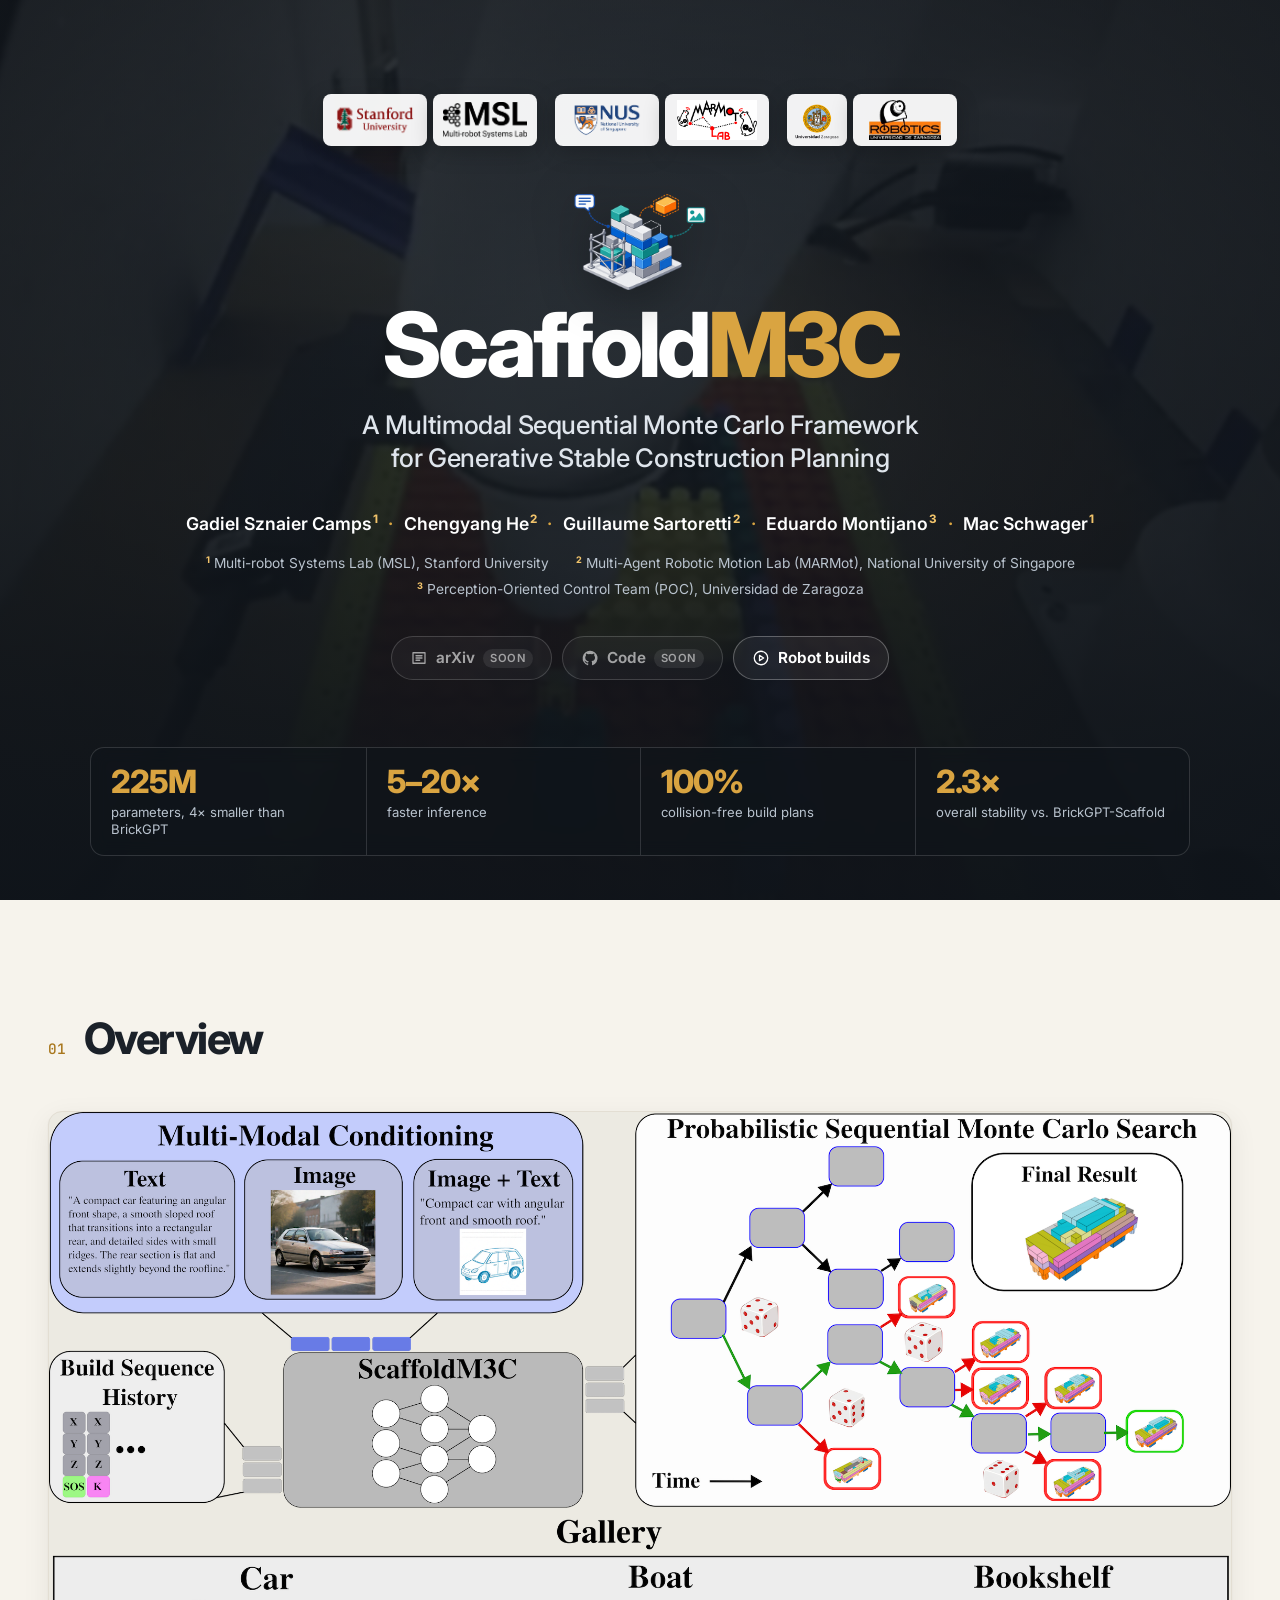
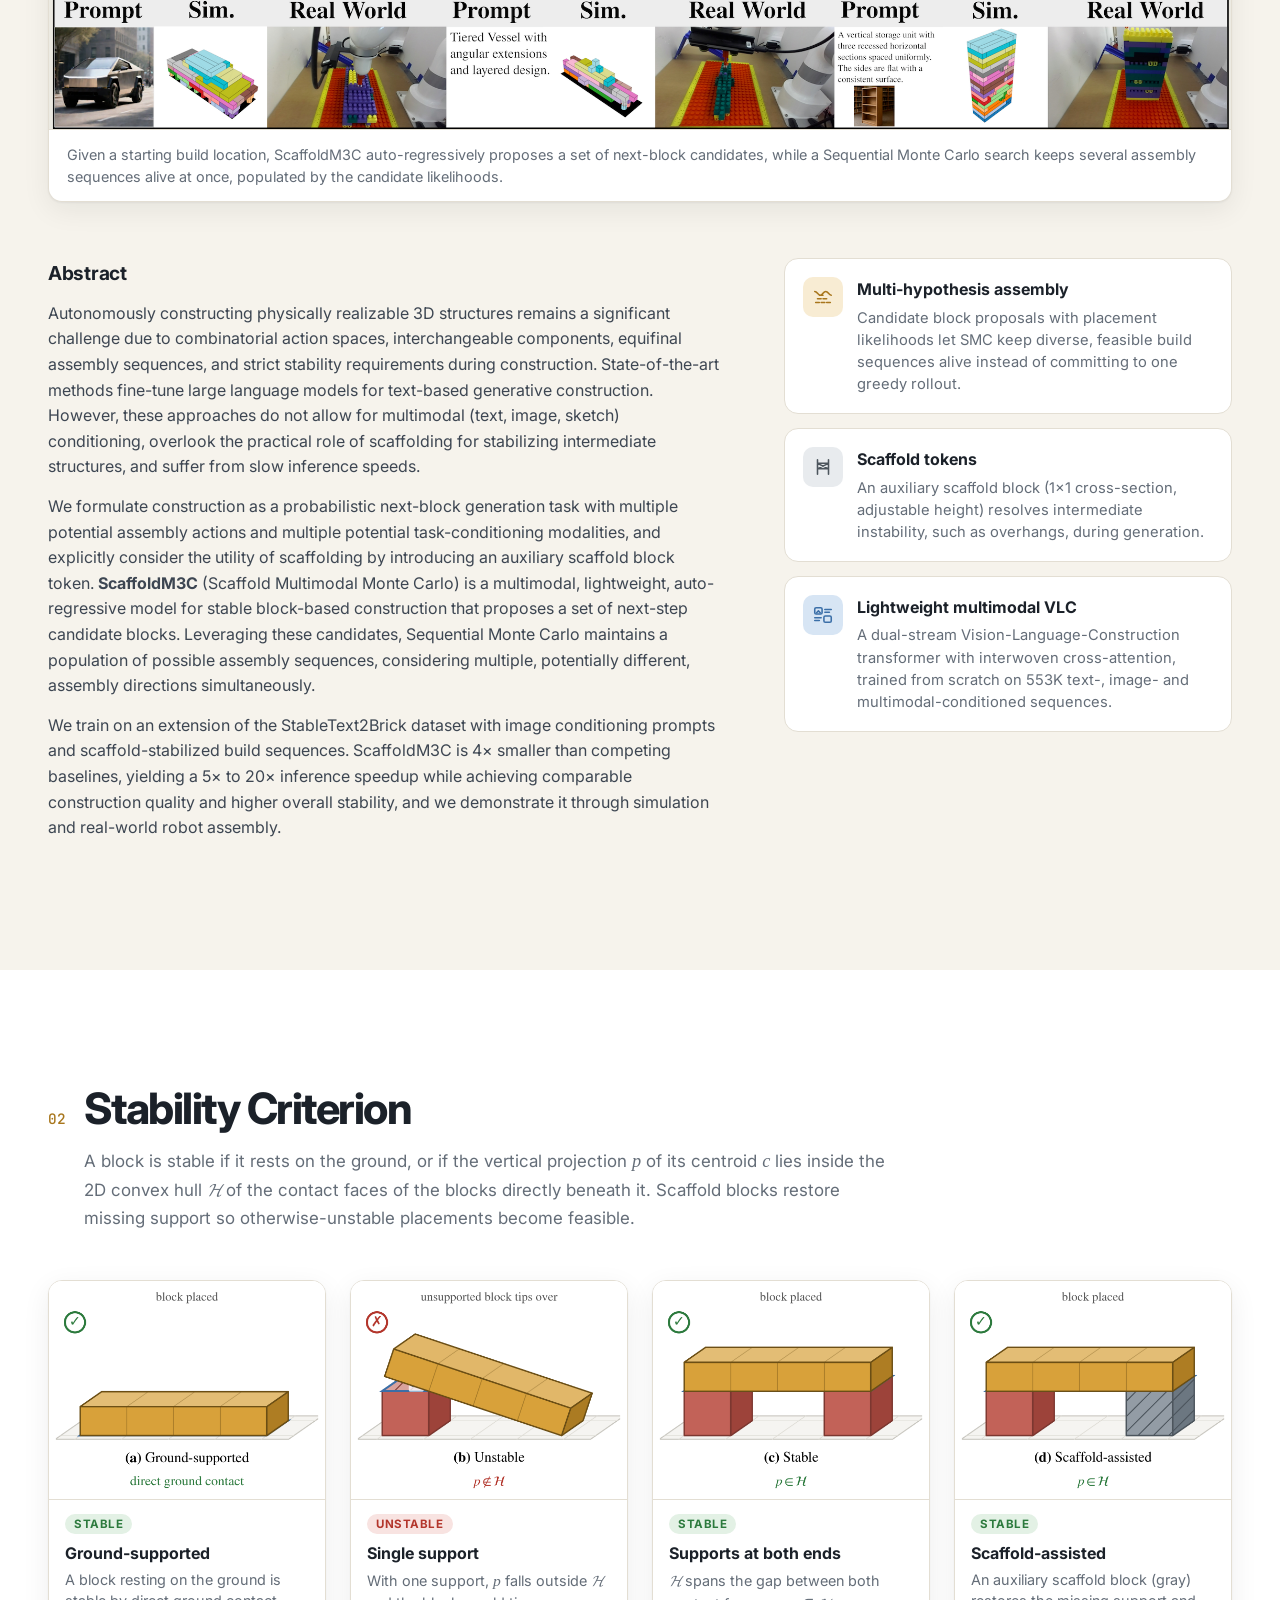
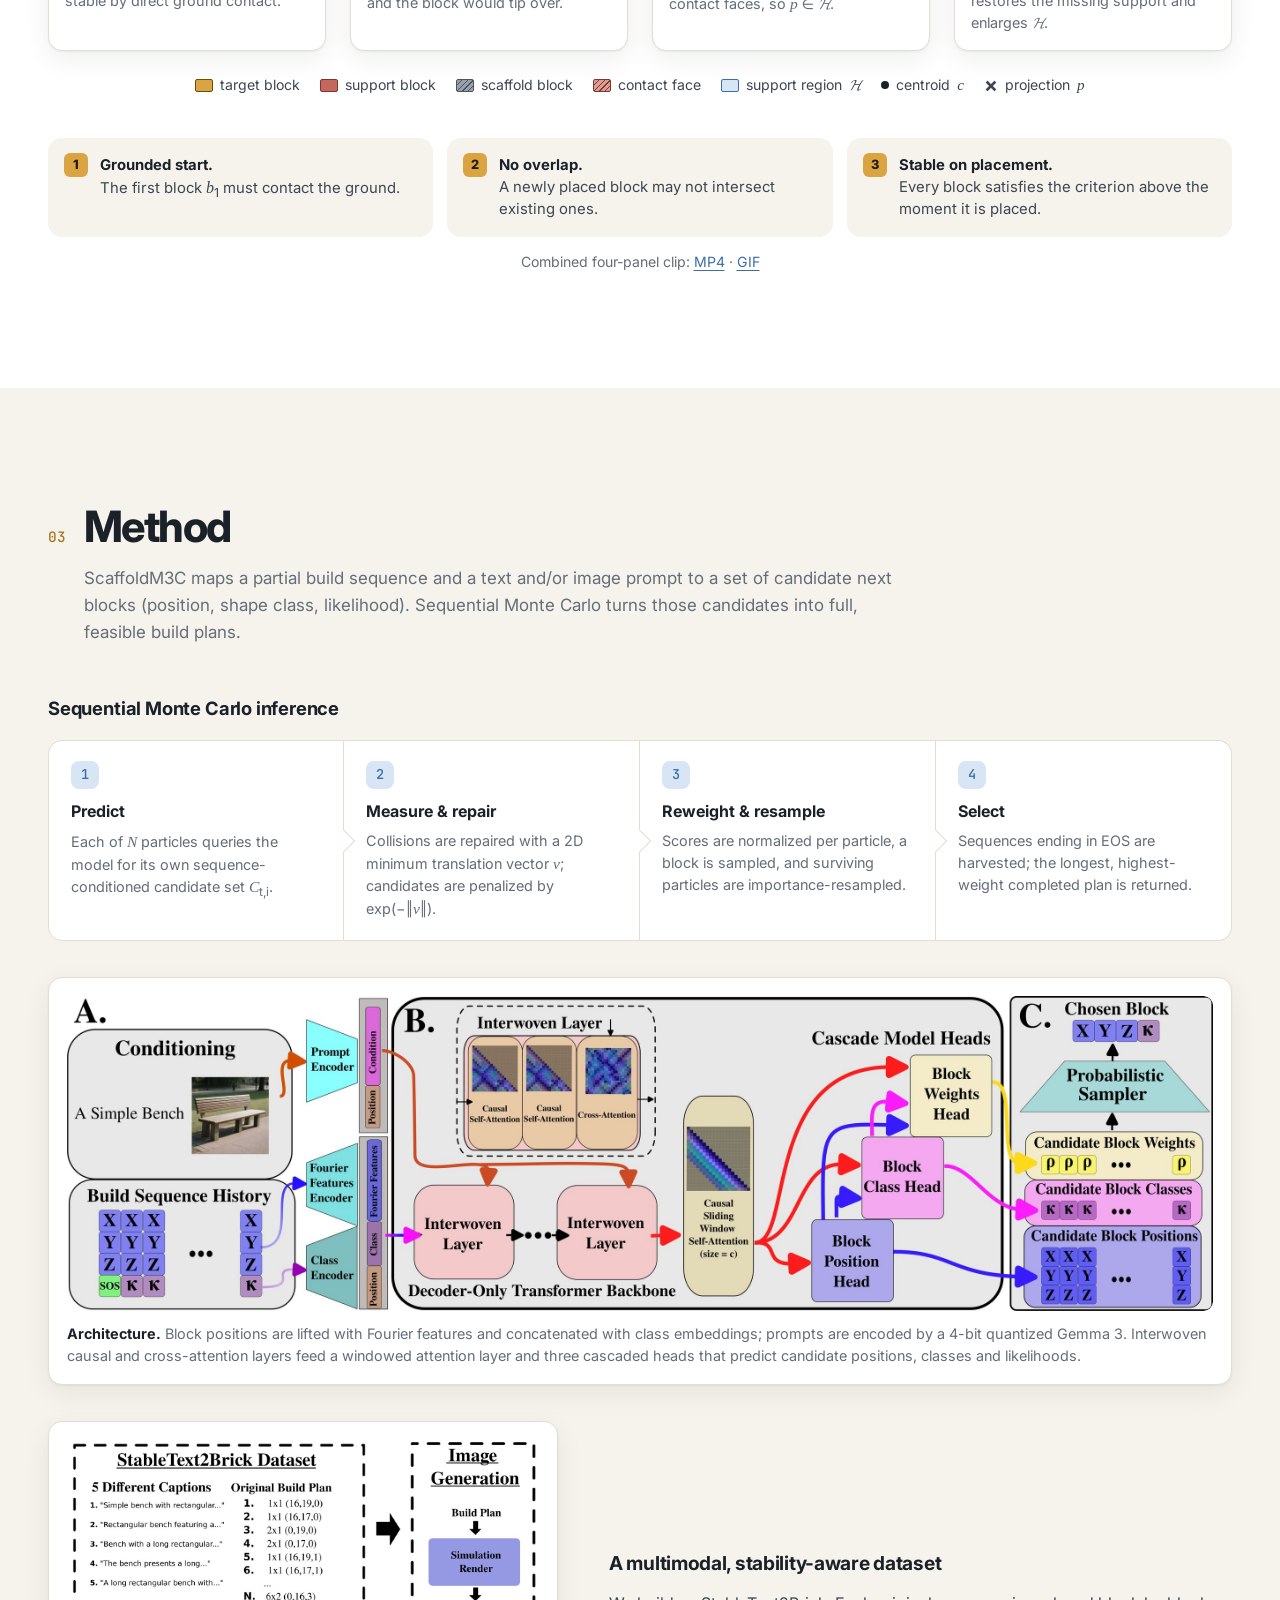
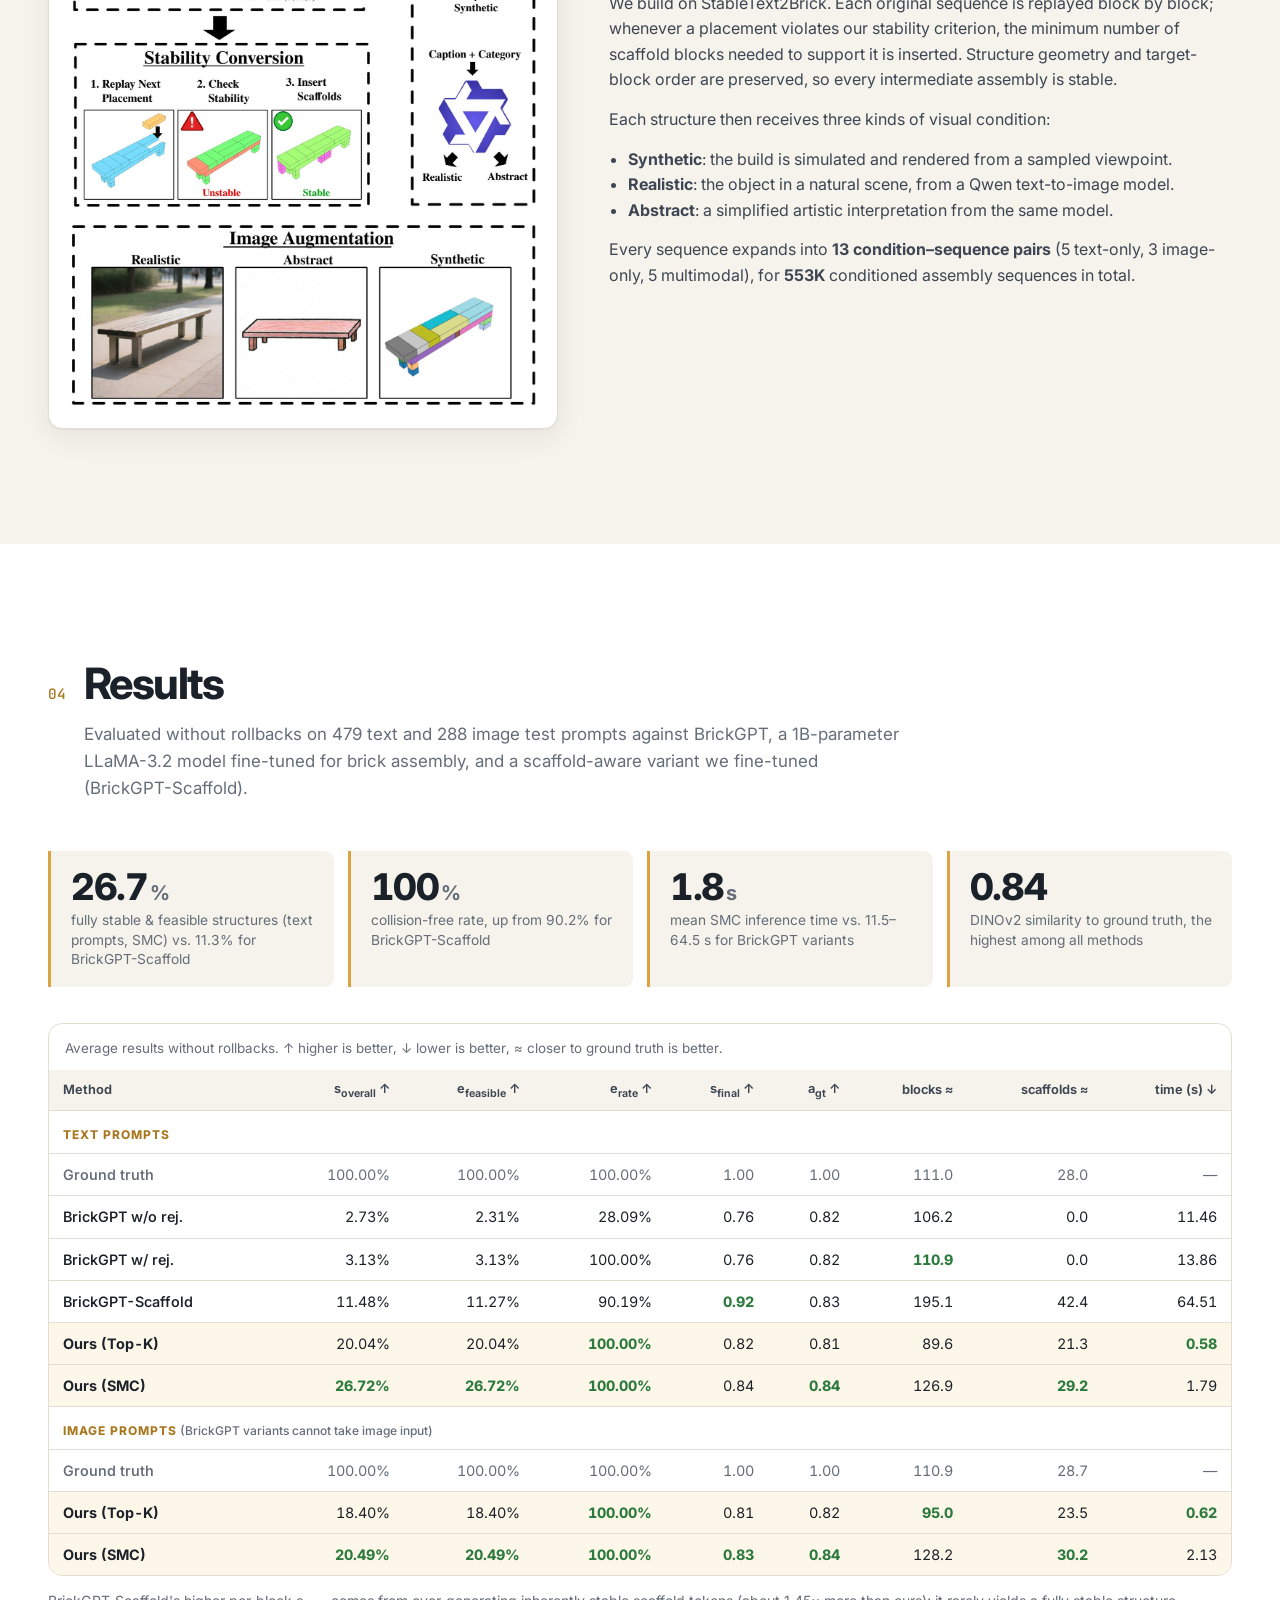
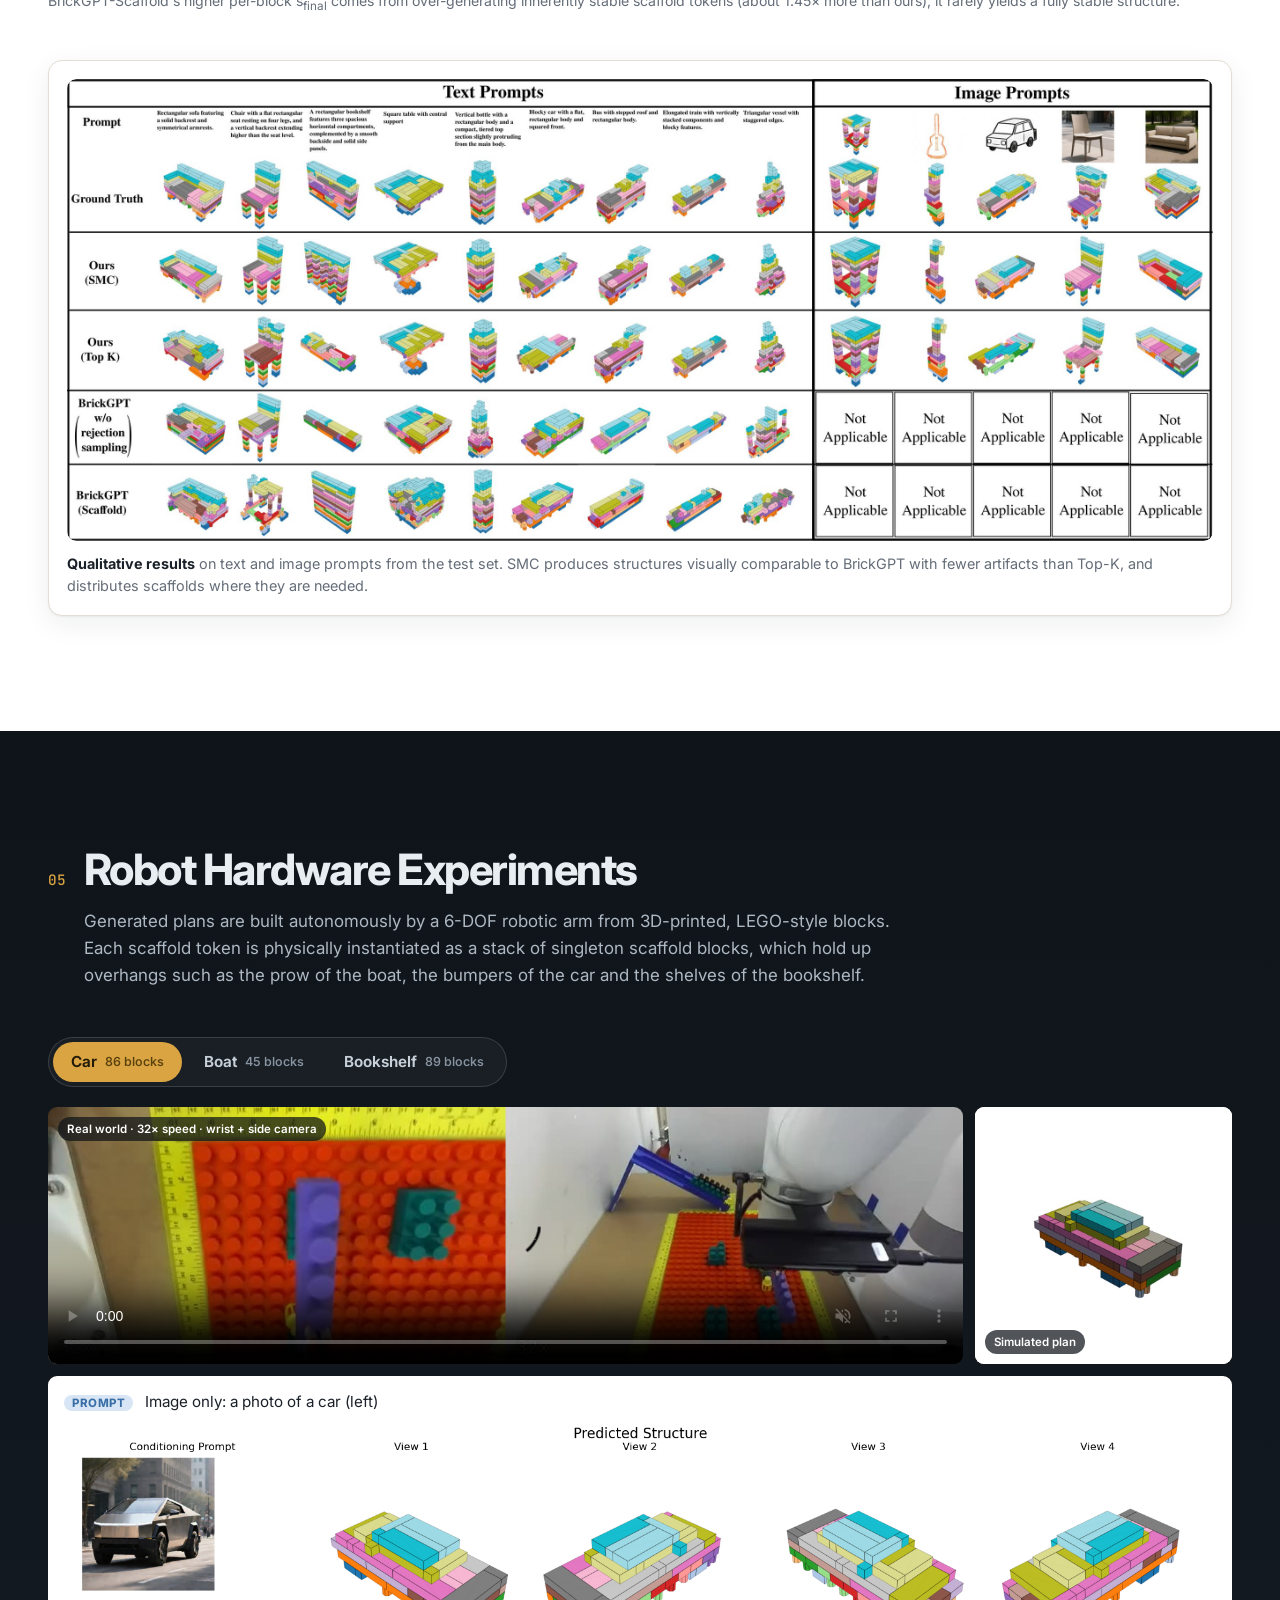
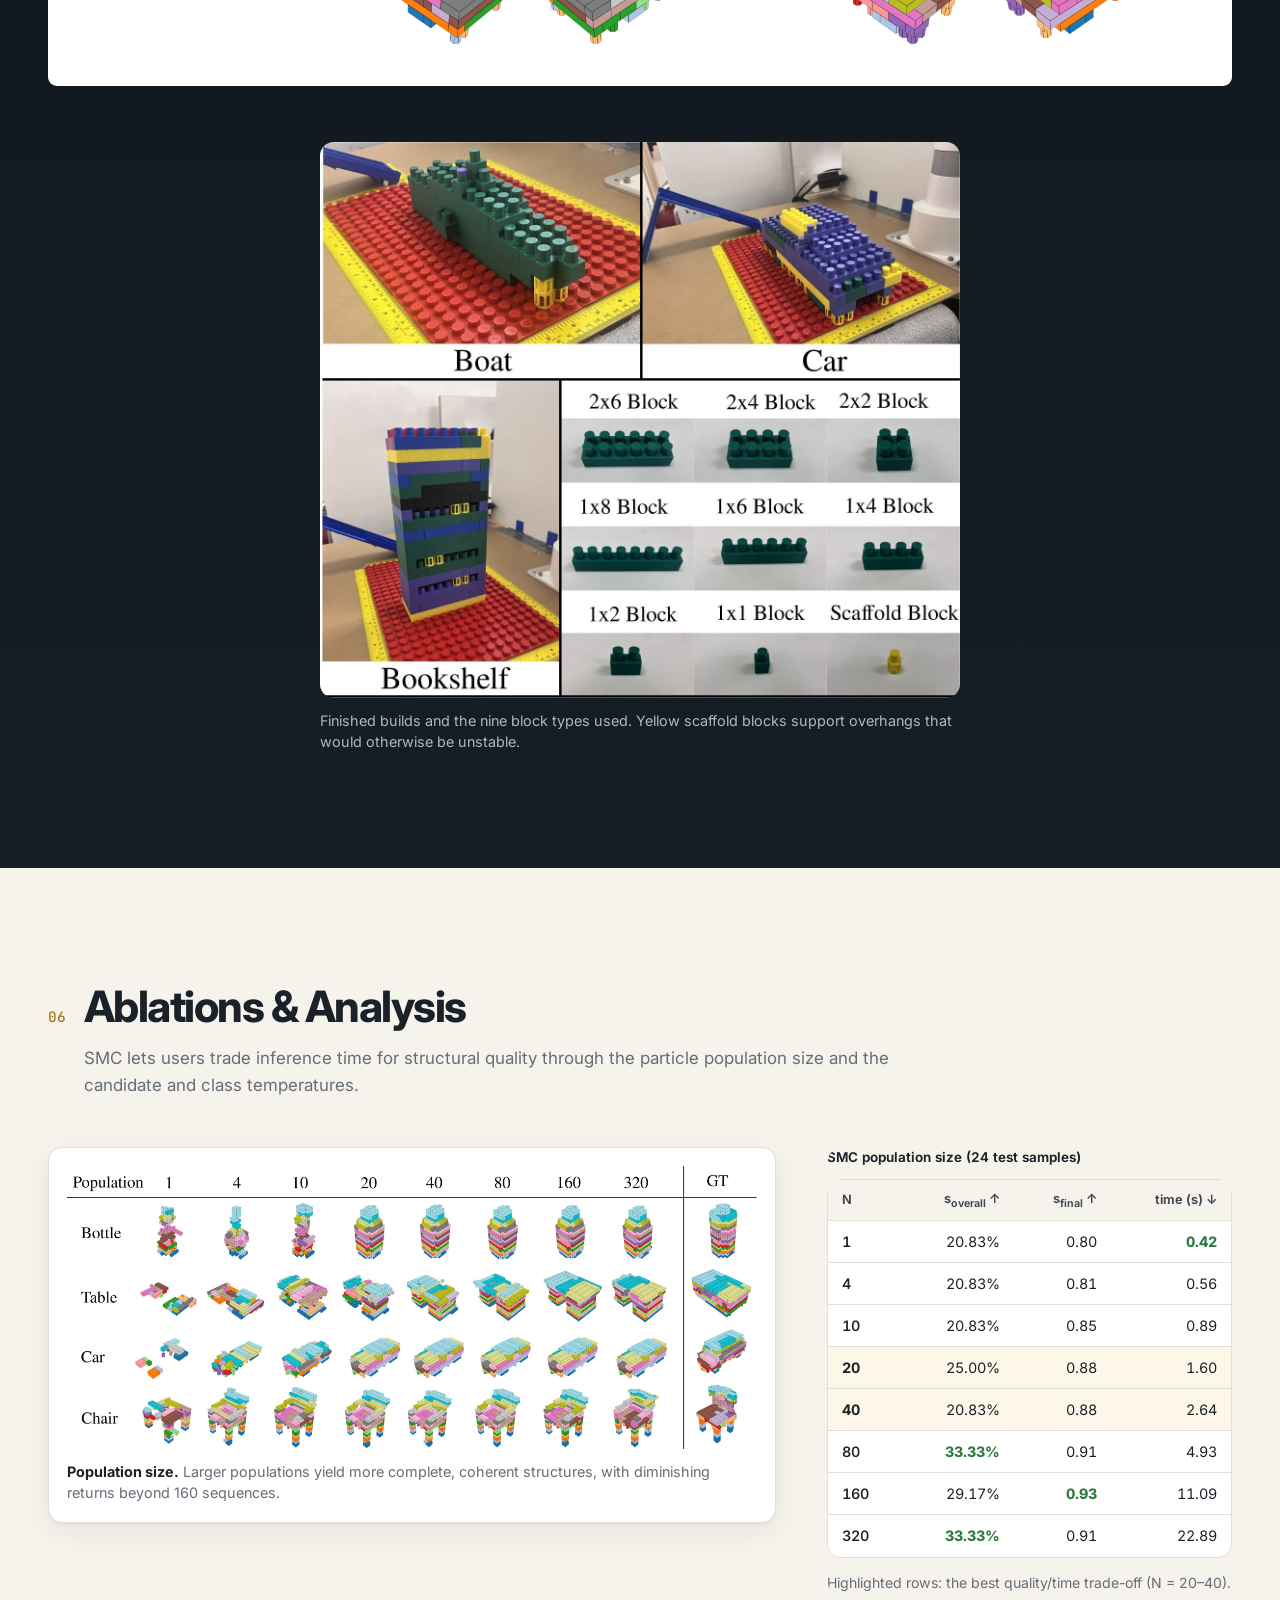
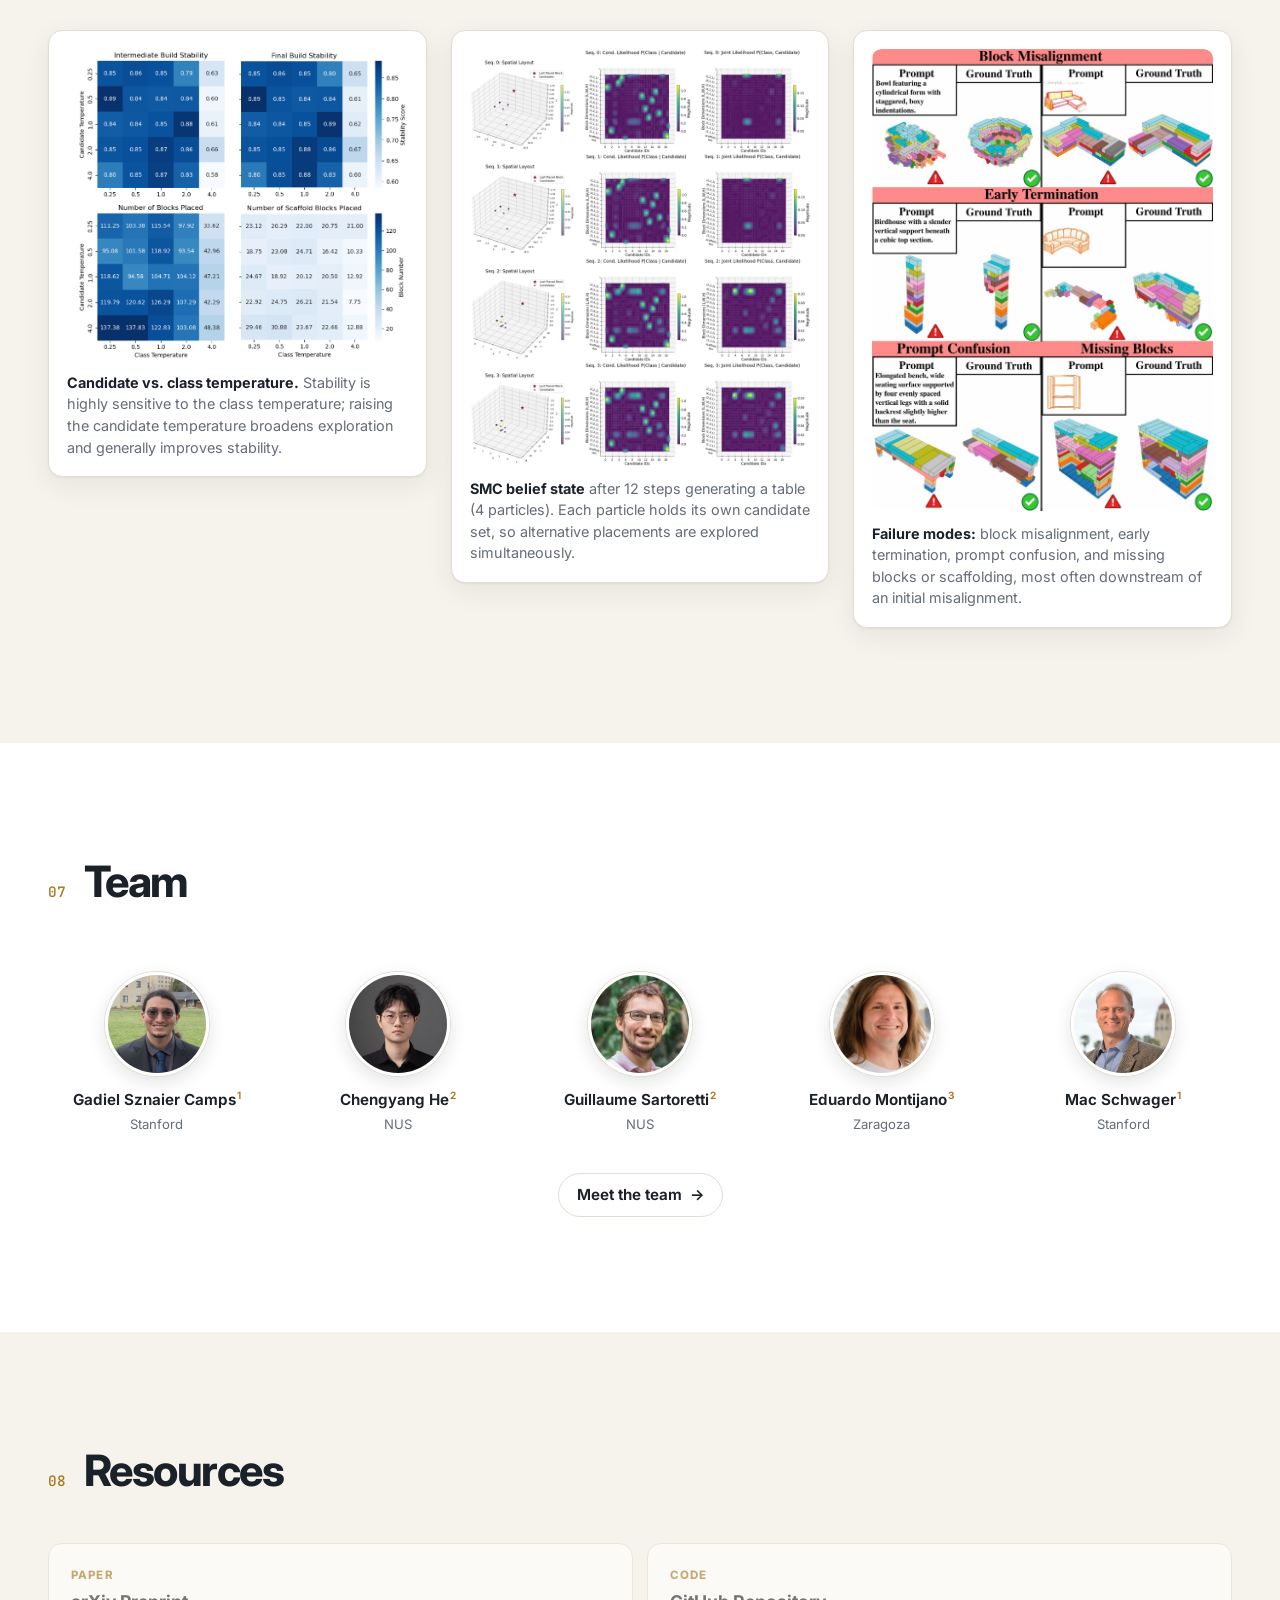
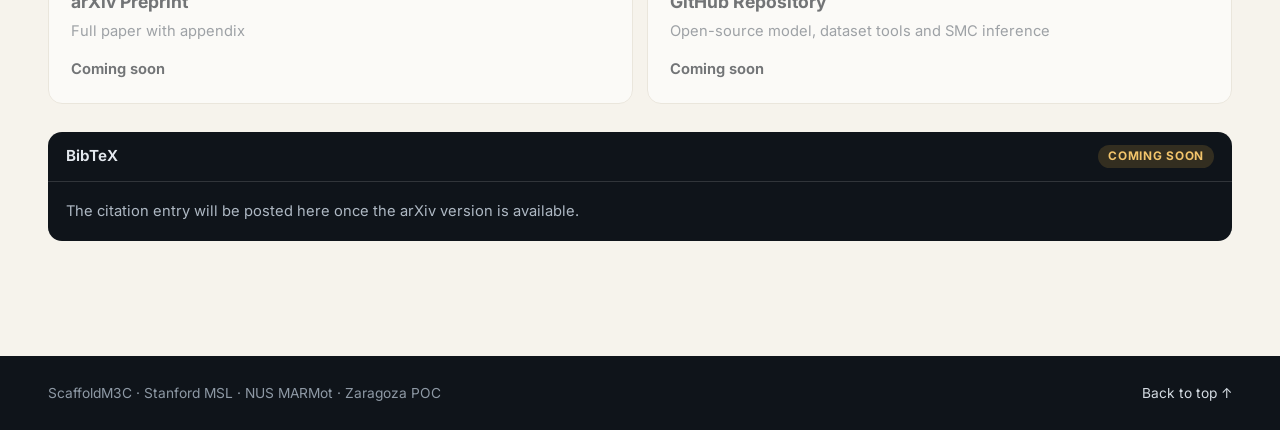
==== index.html @ 455641b2 "ScaffoldM3C project page" ====
<!doctype html>
<html lang="en">
  <head>
    <meta charset="UTF-8" />
    <meta name="viewport" content="width=device-width, initial-scale=1.0" />
    <meta
      name="description"
      content="ScaffoldM3C: A Multimodal Sequential Monte Carlo Framework for Generative Stable Construction Planning"
    />
    <meta property="og:title" content="ScaffoldM3C — Generative Stable Construction Planning" />
    <meta
      property="og:description"
      content="A lightweight 225M-parameter Vision-Language-Construction model that plans stable, scaffold-aware block assemblies from text and image prompts."
    />
    <meta property="og:image" content="figures/fig1_overview.png" />
    <title>ScaffoldM3C — Stable Construction Planning</title>
    <link rel="icon" href="figures/title_mark.png" />
    <link rel="preconnect" href="https://fonts.googleapis.com" />
    <link rel="preconnect" href="https://fonts.gstatic.com" crossorigin />
    <link
      href="https://fonts.googleapis.com/css2?family=Inter:wght@400;500;600;700;800&family=JetBrains+Mono:wght@400;500&display=swap"
      rel="stylesheet"
    />
    <link rel="stylesheet" href="styles.css" />
    <script src="main.js" defer></script>
  </head>
  <body>
    <nav class="topnav" aria-label="Sections">
      <a class="topnav__brand" href="#top">
        <img src="figures/title_mark.png" alt="" />
        <span>ScaffoldM3C</span>
      </a>
      <div class="topnav__links">
        <a href="#overview">Overview</a>
        <a href="#stability">Stability</a>
        <a href="#method">Method</a>
        <a href="#results">Results</a>
        <a href="#hardware">Hardware</a>
        <a href="#ablations">Ablations</a>
        <a href="#team">Team</a>
        <a href="#resources">Resources</a>
      </div>
    </nav>

    <main id="top">
      <!-- ============================== HERO ============================== -->
      <section class="hero" aria-labelledby="paper-title">
        <video
          class="hero__video"
          autoplay
          muted
          loop
          playsinline
          preload="auto"
          poster="videos/hero_poster.jpg"
          aria-hidden="true"
        >
          <source src="videos/hero.mp4" type="video/mp4" />
        </video>
        <div class="hero__scrim" aria-hidden="true"></div>

        <div class="hero__content">
          <div class="logos" aria-label="Participating institutions and laboratories">
            <div class="logo-pair">
              <span class="logo-chip"><img src="logos/stanford_logo.png" alt="Stanford University" /></span>
              <span class="logo-chip"><img src="logos/msl_logo.png" alt="Multi-robot Systems Lab (MSL)" /></span>
            </div>
            <div class="logo-pair">
              <span class="logo-chip logo-chip--nus"><img src="logos/nus_logo.png" alt="National University of Singapore" /></span>
              <span class="logo-chip"><img src="logos/marmot_logo.png" alt="Multi-Agent Robotic Motion Lab (MARMot)" /></span>
            </div>
            <div class="logo-pair">
              <span class="logo-chip logo-chip--square"><img src="logos/zaragoza.png" alt="Universidad de Zaragoza" /></span>
              <span class="logo-chip"><img src="logos/poc_logo.png" alt="Perception-Oriented Control Team (POC), Universidad de Zaragoza" /></span>
            </div>
          </div>

          <header class="paper-heading">
            <img class="paper-heading__mark" src="figures/title_mark.png" alt="" />
            <h1 id="paper-title">
              <span class="paper-heading__name">Scaffold<span>M3C</span></span>
              <span class="paper-heading__subtitle"
                >A Multimodal Sequential Monte Carlo Framework for Generative Stable Construction Planning</span
              >
            </h1>
          </header>

          <div class="authors" aria-label="Paper authors and affiliations">
            <p class="authors__names">
              <span>Gadiel Sznaier Camps<sup>1</sup></span><span>Chengyang He<sup>2</sup></span><span>Guillaume Sartoretti<sup>2</sup></span><span>Eduardo Montijano<sup>3</sup></span><span>Mac Schwager<sup>1</sup></span>
            </p>
            <div class="authors__affiliations">
              <p><sup>1</sup> Multi-robot Systems Lab (MSL), Stanford University</p>
              <p><sup>2</sup> Multi-Agent Robotic Motion Lab (MARMot), National University of Singapore</p>
              <p><sup>3</sup> Perception-Oriented Control Team (POC), Universidad de Zaragoza</p>
            </div>
          </div>

          <div class="hero__actions">
            <!-- TODO: replace with the arXiv abstract URL once available -->
            <span class="btn btn--ghost is-disabled" aria-disabled="true">
              <svg viewBox="0 0 24 24" aria-hidden="true"><path d="M4 5h16v14H4z" /><path d="M8 9h8M8 12h8M8 15h5" /></svg>
              arXiv <small>soon</small>
            </span>
            <!-- TODO: replace with the GitHub repository URL once public -->
            <span class="btn btn--ghost is-disabled" aria-disabled="true">
              <svg viewBox="0 0 24 24" aria-hidden="true"><path d="M12 2.4a9.8 9.8 0 0 0-3.1 19.1c.5.1.7-.2.7-.5v-1.9c-2.9.6-3.5-1.2-3.5-1.2-.5-1.2-1.2-1.5-1.2-1.5-.9-.7.1-.7.1-.7 1.1.1 1.7 1.1 1.7 1.1.9 1.7 2.5 1.2 3 .9.1-.7.4-1.2.7-1.5-2.3-.3-4.8-1.2-4.8-4.9 0-1.1.4-2 1.1-2.7-.1-.3-.5-1.3.1-2.7 0 0 .9-.3 2.8 1.1a9.7 9.7 0 0 1 5.1 0c1.9-1.3 2.8-1.1 2.8-1.1.6 1.4.2 2.4.1 2.7.7.7 1.1 1.6 1.1 2.7 0 3.8-2.4 4.6-4.7 4.9.4.3.7 1 .7 1.9V21c0 .3.2.6.7.5A9.8 9.8 0 0 0 12 2.4Z" /></svg>
              Code <small>soon</small>
            </span>
            <a class="btn btn--ghost" href="#hardware">
              <svg viewBox="0 0 24 24" aria-hidden="true"><circle cx="12" cy="12" r="9" /><path d="m10 8.5 5.5 3.5-5.5 3.5z" /></svg>
              Robot builds
            </a>
          </div>
        </div>

        <dl class="hero__stats">
          <div><dt>225M</dt><dd>parameters, 4× smaller than BrickGPT</dd></div>
          <div><dt>5–20×</dt><dd>faster inference</dd></div>
          <div><dt>100%</dt><dd>collision-free build plans</dd></div>
          <div><dt>2.3×</dt><dd>overall stability vs. BrickGPT-Scaffold</dd></div>
        </dl>
      </section>

      <!-- ============================ OVERVIEW ============================ -->
      <section id="overview" class="section section--paper" aria-labelledby="overview-title">
        <div class="section__inner">
          <header class="section__header">
            <span class="section__number" aria-hidden="true">01</span>
            <h2 id="overview-title">Overview</h2>
          </header>

          <figure class="figure figure--framed">
            <button class="zoomable" type="button" data-zoom="figures/fig1_overview.png" aria-label="Enlarge overview figure">
              <img
                src="figures/fig1_overview.png"
                alt="ScaffoldM3C overview: multimodal conditioning (text, image, image plus text) and the build sequence history feed the ScaffoldM3C model, whose candidate blocks drive a probabilistic Sequential Monte Carlo search over assembly sequences; bottom row shows car, boat and bookshelf prompts with simulated and real-world builds"
                width="2256"
                height="1178"
              />
            </button>
            <figcaption>
              Given a starting build location, ScaffoldM3C auto-regressively proposes a set of next-block candidates, while a Sequential
              Monte Carlo search keeps several assembly sequences alive at once, populated by the candidate likelihoods.
            </figcaption>
          </figure>

          <div class="overview__grid">
            <div class="prose">
              <h3>Abstract</h3>
              <p>
                Autonomously constructing physically realizable 3D structures remains a significant challenge due to combinatorial
                action spaces, interchangeable components, equifinal assembly sequences, and strict stability requirements during
                construction. State-of-the-art methods fine-tune large language models for text-based generative construction.
                However, these approaches do not allow for multimodal (text, image, sketch) conditioning, overlook the practical role of
                scaffolding for stabilizing intermediate structures, and suffer from slow inference speeds.
              </p>
              <p>
                We formulate construction as a probabilistic next-block generation task with multiple potential assembly actions and
                multiple potential task-conditioning modalities, and explicitly consider the utility of scaffolding by introducing an
                auxiliary scaffold block token. <strong>ScaffoldM3C</strong> (Scaffold Multimodal Monte Carlo) is a multimodal,
                lightweight, auto-regressive model for stable block-based construction that proposes a set of next-step candidate
                blocks. Leveraging these candidates, Sequential Monte Carlo maintains a population of possible assembly sequences,
                considering multiple, potentially different, assembly directions simultaneously.
              </p>
              <p>
                We train on an extension of the StableText2Brick dataset with image conditioning prompts and scaffold-stabilized build
                sequences. ScaffoldM3C is 4× smaller than competing baselines, yielding a 5× to 20× inference speedup while achieving
                comparable construction quality and higher overall stability, and we demonstrate it through simulation and real-world
                robot assembly.
              </p>
            </div>

            <ul class="contrib" aria-label="Main contributions">
              <li>
                <span class="contrib__icon contrib__icon--amber" aria-hidden="true">
                  <svg viewBox="0 0 24 24"><path d="M4 18h4M10 18h4M16 18h4M6 14h4M12 14h4M8 10h4M3 6c3 0 3 4 6 4s3-4 6-4 3 4 6 4" /></svg>
                </span>
                <div>
                  <h3>Multi-hypothesis assembly</h3>
                  <p>Candidate block proposals with placement likelihoods let SMC keep diverse, feasible build sequences alive instead of committing to one greedy rollout.</p>
                </div>
              </li>
              <li>
                <span class="contrib__icon contrib__icon--steel" aria-hidden="true">
                  <svg viewBox="0 0 24 24"><path d="M6 4v16M18 4v16M6 8h12M6 14h12M6 8l12 6M18 8 6 14" /></svg>
                </span>
                <div>
                  <h3>Scaffold tokens</h3>
                  <p>An auxiliary scaffold block (1×1 cross-section, adjustable height) resolves intermediate instability, such as overhangs, during generation.</p>
                </div>
              </li>
              <li>
                <span class="contrib__icon contrib__icon--blue" aria-hidden="true">
                  <svg viewBox="0 0 24 24"><rect x="3" y="4" width="8" height="7" rx="1.5" /><path d="M5 9.5 7 7.5l2 2" /><path d="M14 6h7M14 9h5M3 15h7M3 18h5" /><rect x="13" y="13" width="8" height="7" rx="1.5" /></svg>
                </span>
                <div>
                  <h3>Lightweight multimodal VLC</h3>
                  <p>A dual-stream Vision-Language-Construction transformer with interwoven cross-attention, trained from scratch on 553K text-, image- and multimodal-conditioned sequences.</p>
                </div>
              </li>
            </ul>
          </div>
        </div>
      </section>

      <!-- ============================ STABILITY =========================== -->
      <section id="stability" class="section section--white" aria-labelledby="stability-title">
        <div class="section__inner">
          <header class="section__header">
            <span class="section__number" aria-hidden="true">02</span>
            <h2 id="stability-title">Stability Criterion</h2>
            <p class="section__lede">
              A block is stable if it rests on the ground, or if the vertical projection <var>p</var> of its centroid
              <var>c</var> lies inside the 2D convex hull <var>𝓗</var> of the contact faces of the blocks directly beneath it.
              Scaffold blocks restore missing support so otherwise-unstable placements become feasible.
            </p>
          </header>

          <div class="stability-grid">
            <figure class="clip-card" data-clip>
              <div class="clip-card__media">
                <video muted loop playsinline preload="metadata" poster="media/stability/stability_a_ground.png" data-autoplay>
                  <source src="media/stability/stability_a_ground.mp4" type="video/mp4" />
                </video>
                <button class="clip-card__replay" type="button" aria-label="Replay ground-supported animation">
                  <svg viewBox="0 0 24 24" aria-hidden="true"><path d="M4 12a8 8 0 1 0 2.4-5.7M4 4v4h4" /></svg>
                </button>
              </div>
              <figcaption>
                <span class="verdict verdict--good">Stable</span>
                <strong>Ground-supported</strong>
                <span>A block resting on the ground is stable by direct ground contact.</span>
              </figcaption>
            </figure>

            <figure class="clip-card" data-clip>
              <div class="clip-card__media">
                <video muted loop playsinline preload="metadata" poster="media/stability/stability_b_unstable.png" data-autoplay>
                  <source src="media/stability/stability_b_unstable.mp4" type="video/mp4" />
                </video>
                <button class="clip-card__replay" type="button" aria-label="Replay unstable animation">
                  <svg viewBox="0 0 24 24" aria-hidden="true"><path d="M4 12a8 8 0 1 0 2.4-5.7M4 4v4h4" /></svg>
                </button>
              </div>
              <figcaption>
                <span class="verdict verdict--bad">Unstable</span>
                <strong>Single support</strong>
                <span>With one support, <var>p</var> falls outside <var>𝓗</var> and the block would tip over.</span>
              </figcaption>
            </figure>

            <figure class="clip-card" data-clip>
              <div class="clip-card__media">
                <video muted loop playsinline preload="metadata" poster="media/stability/stability_c_stable.png" data-autoplay>
                  <source src="media/stability/stability_c_stable.mp4" type="video/mp4" />
                </video>
                <button class="clip-card__replay" type="button" aria-label="Replay stable animation">
                  <svg viewBox="0 0 24 24" aria-hidden="true"><path d="M4 12a8 8 0 1 0 2.4-5.7M4 4v4h4" /></svg>
                </button>
              </div>
              <figcaption>
                <span class="verdict verdict--good">Stable</span>
                <strong>Supports at both ends</strong>
                <span><var>𝓗</var> spans the gap between both contact faces, so <var>p</var> ∈ <var>𝓗</var>.</span>
              </figcaption>
            </figure>

            <figure class="clip-card" data-clip>
              <div class="clip-card__media">
                <video muted loop playsinline preload="metadata" poster="media/stability/stability_d_scaffold.png" data-autoplay>
                  <source src="media/stability/stability_d_scaffold.mp4" type="video/mp4" />
                </video>
                <button class="clip-card__replay" type="button" aria-label="Replay scaffold-assisted animation">
                  <svg viewBox="0 0 24 24" aria-hidden="true"><path d="M4 12a8 8 0 1 0 2.4-5.7M4 4v4h4" /></svg>
                </button>
              </div>
              <figcaption>
                <span class="verdict verdict--good">Stable</span>
                <strong>Scaffold-assisted</strong>
                <span>An auxiliary scaffold block (gray) restores the missing support and enlarges <var>𝓗</var>.</span>
              </figcaption>
            </figure>
          </div>

          <ul class="legend" aria-label="Legend">
            <li><span class="swatch swatch--target"></span>target block</li>
            <li><span class="swatch swatch--support"></span>support block</li>
            <li><span class="swatch swatch--scaffold"></span>scaffold block</li>
            <li><span class="swatch swatch--contact"></span>contact face</li>
            <li><span class="swatch swatch--hull"></span>support region <var>𝓗</var></li>
            <li><span class="dot"></span>centroid <var>c</var></li>
            <li><span class="cross">×</span>projection <var>p</var></li>
          </ul>

          <ol class="rules">
            <li><strong>Grounded start.</strong> The first block <var>b</var><sub>1</sub> must contact the ground.</li>
            <li><strong>No overlap.</strong> A newly placed block may not intersect existing ones.</li>
            <li><strong>Stable on placement.</strong> Every block satisfies the criterion above the moment it is placed.</li>
          </ol>
          <p class="note">
            Combined four-panel clip:
            <a href="media/stability/stability_all.mp4">MP4</a> ·
            <a href="media/stability/stability_all.gif">GIF</a>
          </p>
        </div>
      </section>

      <!-- ============================== METHOD ============================ -->
      <section id="method" class="section section--paper" aria-labelledby="method-title">
        <div class="section__inner">
          <header class="section__header">
            <span class="section__number" aria-hidden="true">03</span>
            <h2 id="method-title">Method</h2>
            <p class="section__lede">
              ScaffoldM3C maps a partial build sequence and a text and/or image prompt to a set of candidate next blocks
              (position, shape class, likelihood). Sequential Monte Carlo turns those candidates into full, feasible build plans.
            </p>
          </header>

          <h3 class="subhead">Sequential Monte Carlo inference</h3>
          <ol class="smc">
            <li>
              <span class="smc__step">1</span>
              <h4>Predict</h4>
              <p>Each of <var>N</var> particles queries the model for its own sequence-conditioned candidate set <var>C</var><sub>t,i</sub>.</p>
            </li>
            <li>
              <span class="smc__step">2</span>
              <h4>Measure &amp; repair</h4>
              <p>Collisions are repaired with a 2D minimum translation vector <var>v</var>; candidates are penalized by exp(−‖<var>v</var>‖).</p>
            </li>
            <li>
              <span class="smc__step">3</span>
              <h4>Reweight &amp; resample</h4>
              <p>Scores are normalized per particle, a block is sampled, and surviving particles are importance-resampled.</p>
            </li>
            <li>
              <span class="smc__step">4</span>
              <h4>Select</h4>
              <p>Sequences ending in EOS are harvested; the longest, highest-weight completed plan is returned.</p>
            </li>
          </ol>

          <figure class="figure figure--framed">
            <button class="zoomable" type="button" data-zoom="figures/fig3_architecture.jpg" aria-label="Enlarge architecture figure">
              <img
                src="figures/fig3_architecture.jpg"
                alt="ScaffoldM3C architecture: model input of partial build sequence and conditioning prompt, interwoven causal and cross-attention layers, a windowed attention layer, and cascading position, class and likelihood heads followed by Top-K or SMC sampling"
                width="2600"
                height="714"
                loading="lazy"
              />
            </button>
            <figcaption>
              <strong>Architecture.</strong> Block positions are lifted with Fourier features and concatenated with class embeddings;
              prompts are encoded by a 4-bit quantized Gemma 3. Interwoven causal and cross-attention layers feed a windowed attention
              layer and three cascaded heads that predict candidate positions, classes and likelihoods.
            </figcaption>
          </figure>

          <div class="split">
            <figure class="figure figure--framed split__figure">
              <button class="zoomable" type="button" data-zoom="figures/fig4_data_generation.jpg" aria-label="Enlarge data generation figure">
                <img
                  src="figures/fig4_data_generation.jpg"
                  alt="Data generation pipeline: StableText2Brick captions and build plans go through stability conversion (replay, check stability, insert scaffolds) and image generation (simulation render or Qwen text-to-image) producing realistic, abstract and synthetic image conditions"
                  width="1300"
                  height="1571"
                  loading="lazy"
                />
              </button>
            </figure>
            <div class="prose split__copy">
              <h3>A multimodal, stability-aware dataset</h3>
              <p>
                We build on StableText2Brick. Each original sequence is replayed block by block; whenever a placement violates our
                stability criterion, the minimum number of scaffold blocks needed to support it is inserted. Structure geometry and
                target-block order are preserved, so every intermediate assembly is stable.
              </p>
              <p>Each structure then receives three kinds of visual condition:</p>
              <ul>
                <li><strong>Synthetic</strong>: the build is simulated and rendered from a sampled viewpoint.</li>
                <li><strong>Realistic</strong>: the object in a natural scene, from a Qwen text-to-image model.</li>
                <li><strong>Abstract</strong>: a simplified artistic interpretation from the same model.</li>
              </ul>
              <p>
                Every sequence expands into <strong>13 condition–sequence pairs</strong> (5 text-only, 3 image-only, 5 multimodal), for
                <strong>553K</strong> conditioned assembly sequences in total.
              </p>
            </div>
          </div>
        </div>
      </section>

      <!-- ============================== RESULTS =========================== -->
      <section id="results" class="section section--white" aria-labelledby="results-title">
        <div class="section__inner">
          <header class="section__header">
            <span class="section__number" aria-hidden="true">04</span>
            <h2 id="results-title">Results</h2>
            <p class="section__lede">
              Evaluated without rollbacks on 479 text and 288 image test prompts against BrickGPT, a 1B-parameter LLaMA-3.2 model
              fine-tuned for brick assembly, and a scaffold-aware variant we fine-tuned (BrickGPT-Scaffold).
            </p>
          </header>

          <div class="stat-row">
            <div class="stat">
              <span class="stat__value">26.7<small>%</small></span>
              <span class="stat__label">fully stable &amp; feasible structures (text prompts, SMC) vs. 11.3% for BrickGPT-Scaffold</span>
            </div>
            <div class="stat">
              <span class="stat__value">100<small>%</small></span>
              <span class="stat__label">collision-free rate, up from 90.2% for BrickGPT-Scaffold</span>
            </div>
            <div class="stat">
              <span class="stat__value">1.8<small>s</small></span>
              <span class="stat__label">mean SMC inference time vs. 11.5–64.5 s for BrickGPT variants</span>
            </div>
            <div class="stat">
              <span class="stat__value">0.84</span>
              <span class="stat__label">DINOv2 similarity to ground truth, the highest among all methods</span>
            </div>
          </div>

          <div class="table-wrap" role="region" aria-label="Quantitative results table" tabindex="0">
            <table class="results-table">
              <caption>
                Average results without rollbacks. ↑ higher is better, ↓ lower is better, ≈ closer to ground truth is better.
              </caption>
              <thead>
                <tr>
                  <th scope="col">Method</th>
                  <th scope="col">s<sub>overall</sub> ↑</th>
                  <th scope="col">e<sub>feasible</sub> ↑</th>
                  <th scope="col">e<sub>rate</sub> ↑</th>
                  <th scope="col">s<sub>final</sub> ↑</th>
                  <th scope="col">a<sub>gt</sub> ↑</th>
                  <th scope="col">blocks ≈</th>
                  <th scope="col">scaffolds ≈</th>
                  <th scope="col">time (s) ↓</th>
                </tr>
              </thead>
              <tbody>
                <tr class="group"><th colspan="9" scope="colgroup">Text prompts</th></tr>
                <tr class="muted"><th scope="row">Ground truth</th><td>100.00%</td><td>100.00%</td><td>100.00%</td><td>1.00</td><td>1.00</td><td>111.0</td><td>28.0</td><td>—</td></tr>
                <tr><th scope="row">BrickGPT w/o rej.</th><td>2.73%</td><td>2.31%</td><td>28.09%</td><td>0.76</td><td>0.82</td><td>106.2</td><td>0.0</td><td>11.46</td></tr>
                <tr><th scope="row">BrickGPT w/ rej.</th><td>3.13%</td><td>3.13%</td><td>100.00%</td><td>0.76</td><td>0.82</td><td class="best">110.9</td><td>0.0</td><td>13.86</td></tr>
                <tr><th scope="row">BrickGPT-Scaffold</th><td>11.48%</td><td>11.27%</td><td>90.19%</td><td class="best">0.92</td><td>0.83</td><td>195.1</td><td>42.4</td><td>64.51</td></tr>
                <tr class="ours"><th scope="row">Ours (Top-K)</th><td>20.04%</td><td>20.04%</td><td class="best">100.00%</td><td>0.82</td><td>0.81</td><td>89.6</td><td>21.3</td><td class="best">0.58</td></tr>
                <tr class="ours"><th scope="row">Ours (SMC)</th><td class="best">26.72%</td><td class="best">26.72%</td><td class="best">100.00%</td><td>0.84</td><td class="best">0.84</td><td>126.9</td><td class="best">29.2</td><td>1.79</td></tr>
                <tr class="group"><th colspan="9" scope="colgroup">Image prompts <span>(BrickGPT variants cannot take image input)</span></th></tr>
                <tr class="muted"><th scope="row">Ground truth</th><td>100.00%</td><td>100.00%</td><td>100.00%</td><td>1.00</td><td>1.00</td><td>110.9</td><td>28.7</td><td>—</td></tr>
                <tr class="ours"><th scope="row">Ours (Top-K)</th><td>18.40%</td><td>18.40%</td><td class="best">100.00%</td><td>0.81</td><td>0.82</td><td class="best">95.0</td><td>23.5</td><td class="best">0.62</td></tr>
                <tr class="ours"><th scope="row">Ours (SMC)</th><td class="best">20.49%</td><td class="best">20.49%</td><td class="best">100.00%</td><td class="best">0.83</td><td class="best">0.84</td><td>128.2</td><td class="best">30.2</td><td>2.13</td></tr>
              </tbody>
            </table>
          </div>
          <p class="note">
            BrickGPT-Scaffold's higher per-block s<sub>final</sub> comes from over-generating inherently stable scaffold tokens
            (about 1.45× more than ours); it rarely yields a fully stable structure.
          </p>

          <figure class="figure figure--framed figure--scroll">
            <div class="figure__scroll">
              <button class="zoomable" type="button" data-zoom="figures/fig5_main_results.jpg" aria-label="Enlarge qualitative results">
                <img
                  src="figures/fig5_main_results.jpg"
                  alt="Qualitative comparison grid: text prompts (sofa, chair, bookshelf, table, bottle, car, bus, train, vessel) and image prompts, with rows for ground truth, ours (SMC), ours (Top-K), BrickGPT without rejection sampling, and BrickGPT-Scaffold; BrickGPT rows are not applicable for image prompts"
                  width="2600"
                  height="1050"
                  loading="lazy"
                />
              </button>
            </div>
            <figcaption>
              <strong>Qualitative results</strong> on text and image prompts from the test set. SMC produces structures visually
              comparable to BrickGPT with fewer artifacts than Top-K, and distributes scaffolds where they are needed.
            </figcaption>
          </figure>
        </div>
      </section>

      <!-- ============================= HARDWARE =========================== -->
      <section id="hardware" class="section section--dark" aria-labelledby="hardware-title">
        <div class="section__inner">
          <header class="section__header">
            <span class="section__number" aria-hidden="true">05</span>
            <h2 id="hardware-title">Robot Hardware Experiments</h2>
            <p class="section__lede">
              Generated plans are built autonomously by a 6-DOF robotic arm from 3D-printed, LEGO-style blocks. Each scaffold token is
              physically instantiated as a stack of singleton scaffold blocks, which hold up overhangs such as the prow of the boat,
              the bumpers of the car and the shelves of the bookshelf.
            </p>
          </header>

          <div class="builds" data-tabs>
            <div class="builds__tabs" role="tablist" aria-label="Choose a structure">
              <button role="tab" id="tab-car" aria-controls="panel-car" aria-selected="true">Car <span>86 blocks</span></button>
              <button role="tab" id="tab-boat" aria-controls="panel-boat" aria-selected="false" tabindex="-1">Boat <span>45 blocks</span></button>
              <button role="tab" id="tab-bookshelf" aria-controls="panel-bookshelf" aria-selected="false" tabindex="-1">Bookshelf <span>89 blocks</span></button>
            </div>

            <div class="build" role="tabpanel" id="panel-car" aria-labelledby="tab-car">
              <div class="build__row">
                <div class="build__video build__video--wide">
                  <video controls muted playsinline preload="none" poster="videos/car_hardware_poster.jpg" data-autoplay>
                    <source src="videos/car_hardware.mp4" type="video/mp4" />
                  </video>
                  <span class="tag">Real world · 32× speed · wrist + side camera</span>
                </div>
                <div class="build__video build__video--square">
                  <video muted loop playsinline preload="none" poster="videos/car_simulated_poster.jpg" data-autoplay>
                    <source src="videos/car_simulated.mp4" type="video/mp4" />
                  </video>
                  <span class="tag">Simulated plan</span>
                </div>
              </div>
              <div class="build__meta">
                <p class="build__prompt"><span>Prompt</span> Image only: a photo of a car (left)</p>
                <img src="figures/car_views.png" alt="Car image prompt and four views of the predicted structure" width="1850" height="400" loading="lazy" />
              </div>
            </div>

            <div class="build" role="tabpanel" id="panel-boat" aria-labelledby="tab-boat" hidden>
              <div class="build__row">
                <div class="build__video build__video--wide">
                  <video controls muted playsinline preload="none" poster="videos/boat_hardware_poster.jpg" data-autoplay>
                    <source src="videos/boat_hardware.mp4" type="video/mp4" />
                  </video>
                  <span class="tag">Real world · 32× speed · wrist + side camera</span>
                </div>
                <div class="build__video build__video--square">
                  <video muted loop playsinline preload="none" poster="videos/boat_simulated_poster.jpg" data-autoplay>
                    <source src="videos/boat_simulated.mp4" type="video/mp4" />
                  </video>
                  <span class="tag">Simulated plan</span>
                </div>
              </div>
              <div class="build__meta">
                <p class="build__prompt"><span>Prompt</span> “Tiered vessel with angular extensions and layered design.”</p>
                <img src="figures/boat_views.png" alt="Boat text prompt and four views of the predicted structure" width="1850" height="400" loading="lazy" />
              </div>
            </div>

            <div class="build" role="tabpanel" id="panel-bookshelf" aria-labelledby="tab-bookshelf" hidden>
              <div class="build__row">
                <div class="build__video build__video--wide">
                  <video controls muted playsinline preload="none" poster="videos/bookshelf_hardware_poster.jpg" data-autoplay>
                    <source src="videos/bookshelf_hardware.mp4" type="video/mp4" />
                  </video>
                  <span class="tag">Real world · 32× speed · wrist + side camera</span>
                </div>
                <div class="build__video build__video--square">
                  <video muted loop playsinline preload="none" poster="videos/bookshelf_simulated_poster.jpg" data-autoplay>
                    <source src="videos/bookshelf_simulated.mp4" type="video/mp4" />
                  </video>
                  <span class="tag">Simulated plan</span>
                </div>
              </div>
              <div class="build__meta">
                <p class="build__prompt">
                  <span>Prompt</span> “A vertical storage unit with three recessed horizontal sections spaced uniformly. The sides are
                  flat with a consistent surface.” + image
                </p>
                <img src="figures/bookshelf_views.png" alt="Bookshelf multimodal prompt and four views of the predicted structure" width="1850" height="400" loading="lazy" />
              </div>
            </div>
          </div>

          <figure class="figure figure--dark hardware-figure">
            <button class="zoomable" type="button" data-zoom="figures/fig6_hardware.jpg" aria-label="Enlarge hardware figure">
              <img
                src="figures/fig6_hardware.jpg"
                alt="Finished boat, car and bookshelf built by the robot, with yellow scaffold blocks under overhangs, and the nine block types: 2x6, 2x4, 2x2, 1x8, 1x6, 1x4, 1x2, 1x1 and scaffold"
                width="1328"
                height="1154"
                loading="lazy"
              />
            </button>
            <figcaption>
              Finished builds and the nine block types used. Yellow scaffold blocks support overhangs that would otherwise be
              unstable.
            </figcaption>
          </figure>
        </div>
      </section>

      <!-- ============================= ABLATIONS ========================== -->
      <section id="ablations" class="section section--paper" aria-labelledby="ablations-title">
        <div class="section__inner">
          <header class="section__header">
            <span class="section__number" aria-hidden="true">06</span>
            <h2 id="ablations-title">Ablations &amp; Analysis</h2>
            <p class="section__lede">
              SMC lets users trade inference time for structural quality through the particle population size and the candidate and
              class temperatures.
            </p>
          </header>

          <div class="split split--wide-left">
            <figure class="figure figure--framed">
              <button class="zoomable" type="button" data-zoom="figures/fig7_population.jpg" aria-label="Enlarge population size figure">
                <img
                  src="figures/fig7_population.jpg"
                  alt="Generated structures for several target objects as the SMC population grows from 1 to 320 sequences, next to the ground truth"
                  width="2600"
                  height="1065"
                  loading="lazy"
                />
              </button>
              <figcaption>
                <strong>Population size.</strong> Larger populations yield more complete, coherent structures, with diminishing
                returns beyond 160 sequences.
              </figcaption>
            </figure>
            <div class="table-wrap table-wrap--compact" role="region" aria-label="Population size ablation table" tabindex="0">
              <table class="results-table results-table--compact">
                <caption>SMC population size (24 test samples)</caption>
                <thead>
                  <tr><th scope="col">N</th><th scope="col">s<sub>overall</sub> ↑</th><th scope="col">s<sub>final</sub> ↑</th><th scope="col">time (s) ↓</th></tr>
                </thead>
                <tbody>
                  <tr><th scope="row">1</th><td>20.83%</td><td>0.80</td><td class="best">0.42</td></tr>
                  <tr><th scope="row">4</th><td>20.83%</td><td>0.81</td><td>0.56</td></tr>
                  <tr><th scope="row">10</th><td>20.83%</td><td>0.85</td><td>0.89</td></tr>
                  <tr class="ours"><th scope="row">20</th><td>25.00%</td><td>0.88</td><td>1.60</td></tr>
                  <tr class="ours"><th scope="row">40</th><td>20.83%</td><td>0.88</td><td>2.64</td></tr>
                  <tr><th scope="row">80</th><td class="best">33.33%</td><td>0.91</td><td>4.93</td></tr>
                  <tr><th scope="row">160</th><td>29.17%</td><td class="best">0.93</td><td>11.09</td></tr>
                  <tr><th scope="row">320</th><td class="best">33.33%</td><td>0.91</td><td>22.89</td></tr>
                </tbody>
              </table>
              <p class="note">Highlighted rows: the best quality/time trade-off (N = 20–40).</p>
            </div>
          </div>

          <div class="card-grid">
            <figure class="figure figure--framed">
              <button class="zoomable" type="button" data-zoom="figures/fig8_temperature.png" aria-label="Enlarge temperature heatmaps">
                <img
                  src="figures/fig8_temperature.png"
                  alt="Heatmaps of intermediate stability, final stability, standard block count and scaffold block count over candidate and class temperatures from 0.25 to 4"
                  width="799"
                  height="729"
                  loading="lazy"
                />
              </button>
              <figcaption>
                <strong>Candidate vs. class temperature.</strong> Stability is highly sensitive to the class temperature; raising the
                candidate temperature broadens exploration and generally improves stability.
              </figcaption>
            </figure>
            <figure class="figure figure--framed">
              <button class="zoomable" type="button" data-zoom="figures/fig9_belief_state.jpg" aria-label="Enlarge SMC belief state figure">
                <img
                  src="figures/fig9_belief_state.jpg"
                  alt="SMC belief state for four particles while generating a table: spatial layout of candidates and heatmaps of conditional and joint class-candidate likelihoods"
                  width="1600"
                  height="1956"
                  loading="lazy"
                />
              </button>
              <figcaption>
                <strong>SMC belief state</strong> after 12 steps generating a table (4 particles). Each particle holds its own
                candidate set, so alternative placements are explored simultaneously.
              </figcaption>
            </figure>
            <figure class="figure figure--framed">
              <button class="zoomable" type="button" data-zoom="figures/fig10_failure_modes.jpg" aria-label="Enlarge failure modes figure">
                <img
                  src="figures/fig10_failure_modes.jpg"
                  alt="Examples of the four failure modes: positional errors leading to out-of-distribution states, prompt confusion, early termination, and block shifting"
                  width="1400"
                  height="1897"
                  loading="lazy"
                />
              </button>
              <figcaption>
                <strong>Failure modes:</strong> block misalignment, early termination, prompt confusion, and missing blocks or
                scaffolding, most often downstream of an initial misalignment.
              </figcaption>
            </figure>
          </div>
        </div>
      </section>

      <!-- =============================== TEAM ============================= -->
      <section id="team" class="section section--white" aria-labelledby="team-title">
        <div class="section__inner">
          <header class="section__header">
            <span class="section__number" aria-hidden="true">07</span>
            <h2 id="team-title">Team</h2>
          </header>

          <ul class="avatars" aria-label="Authors">
            <li>
              <a class="avatar" href="team.html#gadiel">
                <img src="team/gadiel.jpg" alt="" loading="lazy" />
                <strong>Gadiel Sznaier Camps<sup>1</sup></strong>
                <span>Stanford</span>
              </a>
            </li>
            <li>
              <a class="avatar" href="team.html#chengyang">
                <img src="team/chengyang.jpg" alt="" loading="lazy" />
                <strong>Chengyang He<sup>2</sup></strong>
                <span>NUS</span>
              </a>
            </li>
            <li>
              <a class="avatar" href="team.html#guillaume">
                <img src="team/guillaume.jpg" alt="" loading="lazy" />
                <strong>Guillaume Sartoretti<sup>2</sup></strong>
                <span>NUS</span>
              </a>
            </li>
            <li>
              <a class="avatar" href="team.html#eduardo">
                <img src="team/eduardo.jpg" alt="" loading="lazy" />
                <strong>Eduardo Montijano<sup>3</sup></strong>
                <span>Zaragoza</span>
              </a>
            </li>
            <li>
              <a class="avatar" href="team.html#mac">
                <img src="team/mac.jpg" alt="" loading="lazy" />
                <strong>Mac Schwager<sup>1</sup></strong>
                <span>Stanford</span>
              </a>
            </li>
          </ul>
          <p class="avatars__more"><a class="btn btn--outline" href="team.html">Meet the team <span aria-hidden="true">→</span></a></p>
        </div>
      </section>

      <!-- ============================= RESOURCES ========================== -->
      <section id="resources" class="section section--paper" aria-labelledby="resources-title">
        <div class="section__inner">
          <header class="section__header">
            <span class="section__number" aria-hidden="true">08</span>
            <h2 id="resources-title">Resources</h2>
          </header>

          <div class="resources">
            <!-- TODO: turn into <a class="resource" href="https://arxiv.org/abs/..."> once the preprint is live -->
            <div class="resource is-disabled" aria-disabled="true">
              <span class="resource__eyebrow">Paper</span>
              <strong>arXiv Preprint</strong>
              <span>Full paper with appendix</span>
              <span class="resource__cta">Coming soon</span>
            </div>
            <!-- TODO: link the repository when it is public -->
            <div class="resource is-disabled" aria-disabled="true">
              <span class="resource__eyebrow">Code</span>
              <strong>GitHub Repository</strong>
              <span>Open-source model, dataset tools and SMC inference</span>
              <span class="resource__cta">Coming soon</span>
            </div>
          </div>

          <div class="bibtex">
            <div class="bibtex__head">
              <h3>BibTeX</h3>
              <span class="bibtex__status">Coming soon</span>
            </div>
            <p class="bibtex__soon">The citation entry will be posted here once the arXiv version is available.</p>
          </div>
        </div>
      </section>
    </main>

    <footer class="footer">
      <p>ScaffoldM3C · Stanford MSL · NUS MARMot · Zaragoza POC</p>
      <a href="#top">Back to top ↑</a>
    </footer>

    <div class="lightbox" hidden>
      <button class="lightbox__close" type="button" aria-label="Close enlarged image">×</button>
      <img alt="" />
    </div>
  </body>
</html>
---- styles.css ----
/* ScaffoldM3C project page.
   Palette follows the paper's stability figure: amber target blocks,
   brick supports, steel scaffolds and the blue support region. */

:root {
  --ink: #1b2129;
  --ink-soft: #3d4652;
  --muted: #646d78;
  --line: #e3ded3;
  --paper: #f6f3ec;
  --white: #ffffff;
  --night: #0f141a;
  --night-2: #161d25;
  --night-line: rgba(255, 255, 255, 0.14);

  --amber: #d9a441;
  --amber-deep: #a8761c;
  --amber-bright: #f2c46b;
  --brick: #c4685e;
  --steel: #98a1a9;
  --steel-deep: #4c555d;
  --hull: #3b6fa8;
  --hull-face: #d7e5f4;
  --good: #2c7a3d;
  --bad: #b3362c;

  --radius: 14px;
  --radius-sm: 9px;
  --shadow: 0 1px 2px rgba(20, 24, 30, 0.05), 0 8px 28px rgba(20, 24, 30, 0.07);
  --gutter: clamp(16px, 4vw, 48px);
  --maxw: 1200px;
  --font: Inter, ui-sans-serif, system-ui, -apple-system, "Segoe UI", sans-serif;
  --mono: "JetBrains Mono", ui-monospace, SFMono-Regular, Menlo, monospace;
}

*,
*::before,
*::after {
  box-sizing: border-box;
}

html {
  scroll-behavior: smooth;
  scroll-padding-top: 64px;
}

body {
  margin: 0;
  min-width: 320px;
  background: var(--paper);
  color: var(--ink);
  font-family: var(--font);
  font-size: 16px;
  line-height: 1.6;
  -webkit-font-smoothing: antialiased;
  overflow-x: hidden;
}

img,
video {
  display: block;
  max-width: 100%;
  height: auto;
}

a {
  color: var(--hull);
  text-underline-offset: 3px;
}

var {
  font-family: "Times New Roman", "STIX Two Text", Georgia, serif;
  font-size: 1.08em;
}

sup {
  line-height: 0;
}

:focus-visible {
  outline: 2px solid var(--amber);
  outline-offset: 3px;
}

/* ------------------------------------------------------------- top nav */

.topnav {
  position: fixed;
  z-index: 50;
  top: 0;
  right: 0;
  left: 0;
  display: flex;
  height: 56px;
  padding: 0 var(--gutter);
  align-items: center;
  justify-content: space-between;
  gap: 24px;
  background: rgba(15, 20, 26, 0.72);
  backdrop-filter: blur(14px) saturate(1.3);
  border-bottom: 1px solid var(--night-line);
  transform: translateY(-100%);
  transition: transform 0.3s ease;
}

.topnav.is-visible {
  transform: none;
}

.topnav__brand {
  display: flex;
  align-items: center;
  gap: 10px;
  color: #fff;
  font-weight: 750;
  letter-spacing: -0.01em;
  text-decoration: none;
}

.topnav__brand img {
  width: 30px;
  height: auto;
}

.topnav__links {
  display: flex;
  gap: 4px;
  overflow-x: auto;
  scrollbar-width: none;
}

.topnav__links a {
  padding: 6px 10px;
  border-radius: 999px;
  color: rgba(255, 255, 255, 0.75);
  font-size: 0.84rem;
  font-weight: 550;
  text-decoration: none;
  white-space: nowrap;
}

.topnav__links a:hover,
.topnav__links a.is-active {
  background: rgba(255, 255, 255, 0.1);
  color: #fff;
}

@media (max-width: 860px) {
  .topnav__links {
    display: none;
  }
}

/* ---------------------------------------------------------------- hero */

.hero {
  position: relative;
  isolation: isolate;
  display: flex;
  min-height: 100svh;
  flex-direction: column;
  overflow: hidden;
  background: radial-gradient(ellipse at 50% 30%, #25303c 0%, var(--night) 70%);
  color: #fff;
}

.hero__video,
.hero__scrim {
  position: absolute;
  z-index: -2;
  inset: 0;
  width: 100%;
  height: 100%;
}

.hero__video {
  object-fit: cover;
  opacity: 0.42;
  filter: saturate(0.8) blur(1.5px);
  transform: scale(1.03);
}

.hero__scrim {
  z-index: -1;
  background:
    linear-gradient(180deg, rgba(15, 20, 26, 0.55) 0%, rgba(15, 20, 26, 0.7) 55%, rgba(15, 20, 26, 0.96) 100%),
    radial-gradient(ellipse at center, transparent 20%, rgba(10, 13, 17, 0.6) 100%);
}

.hero__content {
  display: flex;
  width: min(1100px, calc(100% - 2 * var(--gutter)));
  margin: auto;
  padding: clamp(40px, 7vh, 80px) 0 clamp(28px, 4vh, 48px);
  flex-direction: column;
  align-items: center;
  text-align: center;
}

.logos {
  display: flex;
  flex-wrap: wrap;
  justify-content: center;
  gap: 12px 18px;
  margin-bottom: clamp(28px, 5vh, 52px);
}

.logo-pair {
  display: flex;
  gap: 6px;
}

.logo-chip {
  display: grid;
  width: 104px;
  height: 52px;
  padding: 6px 10px;
  place-items: center;
  border-radius: 8px;
  background: rgba(255, 255, 255, 0.94);
  box-shadow: 0 6px 22px rgba(0, 0, 0, 0.22);
}

.logo-chip img {
  max-width: 100%;
  max-height: 40px;
  object-fit: contain;
}

.logo-chip--nus img {
  /* the NUS artwork has generous transparent padding */
  max-height: 64px;
  margin: -12px 0;
}

.logo-chip--square {
  width: 60px;
  padding: 4px;
}

.logo-chip--square img {
  max-height: 46px;
}

.paper-heading {
  display: flex;
  flex-direction: column;
  align-items: center;
}

.paper-heading__mark {
  width: clamp(92px, 11vw, 132px);
  margin-bottom: 10px;
  filter: drop-shadow(0 10px 24px rgba(0, 0, 0, 0.35));
}

.paper-heading h1 {
  margin: 0;
  font-weight: 700;
}

.paper-heading__name {
  display: block;
  font-size: clamp(2.8rem, 7.5vw, 5.6rem);
  font-weight: 800;
  letter-spacing: -0.045em;
  line-height: 1;
}

.paper-heading__name span {
  color: var(--amber);
}

.paper-heading__subtitle {
  display: block;
  max-width: 880px;
  margin: 18px auto 0;
  color: #dfe5ec;
  font-size: clamp(1.1rem, 2.2vw, 1.6rem);
  font-weight: 500;
  letter-spacing: -0.015em;
  line-height: 1.3;
  text-wrap: balance;
}

.authors {
  margin-top: clamp(24px, 4vh, 40px);
}

.authors__names {
  display: flex;
  margin: 0;
  flex-wrap: wrap;
  justify-content: center;
  row-gap: 6px;
  font-size: clamp(0.95rem, 1.6vw, 1.1rem);
  font-weight: 600;
}

.authors__names span:not(:last-child)::after {
  content: "·";
  margin: 0 0.6em;
  color: var(--amber);
}

.authors sup {
  margin-left: 1px;
  color: var(--amber-bright);
  font-size: 0.66em;
  font-weight: 750;
}

.authors__affiliations {
  display: flex;
  margin-top: 14px;
  flex-wrap: wrap;
  justify-content: center;
  gap: 4px 26px;
  color: #b9c3ce;
  font-size: clamp(0.76rem, 1.2vw, 0.86rem);
}

.authors__affiliations p {
  margin: 0;
}

.hero__actions {
  display: flex;
  margin-top: clamp(24px, 4vh, 38px);
  flex-wrap: wrap;
  justify-content: center;
  gap: 10px;
}

.btn {
  display: inline-flex;
  min-height: 44px;
  padding: 0 18px;
  align-items: center;
  gap: 8px;
  border: 1px solid transparent;
  border-radius: 999px;
  font-size: 0.95rem;
  font-weight: 650;
  text-decoration: none;
  transition: background 0.2s, border-color 0.2s, transform 0.2s;
}

.btn svg {
  width: 18px;
  height: 18px;
  fill: none;
  stroke: currentColor;
  stroke-width: 1.7;
  stroke-linecap: round;
  stroke-linejoin: round;
}

.btn--primary {
  background: var(--amber);
  color: #231a08;
}

.btn--primary svg {
  stroke: #231a08;
}

.btn--primary:hover {
  background: var(--amber-bright);
  transform: translateY(-1px);
}

.btn--ghost {
  border-color: rgba(255, 255, 255, 0.28);
  background: rgba(255, 255, 255, 0.06);
  color: #fff;
}

.btn--ghost:hover {
  border-color: rgba(255, 255, 255, 0.5);
  background: rgba(255, 255, 255, 0.12);
}

.btn--ghost svg path[d^="M12 2.4"] {
  fill: currentColor;
  stroke: none;
}

.btn small {
  padding: 1px 7px;
  border-radius: 999px;
  background: rgba(255, 255, 255, 0.14);
  font-size: 0.7rem;
  font-weight: 600;
  letter-spacing: 0.04em;
  text-transform: uppercase;
}

.is-disabled {
  cursor: not-allowed;
  opacity: 0.6;
}

.hero__stats {
  display: grid;
  width: min(1100px, calc(100% - 2 * var(--gutter)));
  margin: 0 auto clamp(24px, 5vh, 44px);
  grid-template-columns: repeat(4, 1fr);
  border: 1px solid var(--night-line);
  border-radius: var(--radius);
  background: rgba(15, 20, 26, 0.55);
  backdrop-filter: blur(8px);
}

.hero__stats div {
  padding: 16px 20px;
}

.hero__stats div + div {
  border-left: 1px solid var(--night-line);
}

.hero__stats dt {
  color: var(--amber);
  font-size: clamp(1.4rem, 2.6vw, 2rem);
  font-weight: 800;
  letter-spacing: -0.03em;
  line-height: 1.1;
}

.hero__stats dd {
  margin: 4px 0 0;
  color: #b9c3ce;
  font-size: 0.82rem;
  line-height: 1.35;
}

@media (max-width: 760px) {
  .hero__stats {
    grid-template-columns: repeat(2, 1fr);
  }

  .hero__stats div:nth-child(3) {
    border-left: 0;
  }

  .hero__stats div:nth-child(n + 3) {
    border-top: 1px solid var(--night-line);
  }
}

/* ------------------------------------------------------------ sections */

.section {
  position: relative;
  padding: clamp(64px, 9vw, 120px) 0;
}

.section--paper {
  background: var(--paper);
}

.section--white {
  background: var(--white);
}

.section--dark {
  background: linear-gradient(180deg, var(--night) 0%, var(--night-2) 100%);
  color: #e8edf2;
}

.section__inner {
  width: min(var(--maxw), calc(100% - 2 * var(--gutter)));
  margin: 0 auto;
}

.section__header {
  display: grid;
  margin-bottom: clamp(28px, 4vw, 48px);
  grid-template-columns: auto 1fr;
  align-items: baseline;
  column-gap: 18px;
}

.section__number {
  color: var(--amber-deep);
  font-family: var(--mono);
  font-size: 0.9rem;
  font-weight: 500;
}

.section--dark .section__number {
  color: var(--amber);
}

.section__header h2 {
  margin: 0;
  font-size: clamp(1.8rem, 3.6vw, 2.7rem);
  font-weight: 750;
  letter-spacing: -0.035em;
  line-height: 1.1;
}

.section__lede {
  grid-column: 2;
  max-width: 820px;
  margin: 14px 0 0;
  color: var(--muted);
  font-size: 1.06rem;
}

.section--dark .section__lede {
  color: #aeb8c3;
}

@media (max-width: 560px) {
  .section__header {
    grid-template-columns: 1fr;
  }

  .section__lede {
    grid-column: 1;
  }
}

.subhead {
  margin: 0 0 16px;
  font-size: 1.15rem;
  font-weight: 700;
  letter-spacing: -0.01em;
}

.prose h3 {
  margin: 0 0 12px;
  font-size: 1.2rem;
  font-weight: 700;
  letter-spacing: -0.015em;
}

.prose p,
.prose li {
  color: var(--ink-soft);
}

.prose p {
  margin: 0 0 14px;
}

.prose ul {
  margin: 0 0 14px;
  padding-left: 1.2em;
}

.note {
  margin: 14px 0 0;
  color: var(--muted);
  font-size: 0.88rem;
}

/* ------------------------------------------------------------- figures */

.figure {
  margin: 0;
}

.figure figcaption {
  margin-top: 12px;
  color: var(--muted);
  font-size: 0.9rem;
  line-height: 1.5;
}

.figure figcaption strong {
  color: var(--ink);
}

.figure--framed {
  padding: clamp(10px, 1.6vw, 18px);
  border: 1px solid var(--line);
  border-radius: var(--radius);
  background: var(--white);
  box-shadow: var(--shadow);
}

.figure--framed + .figure--framed,
.smc + .figure {
  margin-top: clamp(24px, 3vw, 36px);
}

.figure--dark figcaption {
  color: #aeb8c3;
}

.zoomable {
  display: block;
  width: 100%;
  padding: 0;
  border: 0;
  border-radius: var(--radius-sm);
  background: none;
  cursor: zoom-in;
  overflow: hidden;
}

.zoomable img {
  width: 100%;
  border-radius: var(--radius-sm);
}

.figure--scroll .figure__scroll {
  overflow-x: auto;
}

@media (max-width: 700px) {
  .figure--scroll .zoomable {
    width: 760px;
  }
}

/* ------------------------------------------------------------- overview */

#overview .figure--framed {
  padding: 0;
  overflow: hidden;
  background: #eceae2;
}

#overview .figure--framed .zoomable,
#overview .figure--framed img {
  border-radius: 0;
}

#overview .figure--framed figcaption {
  margin: 0;
  padding: 14px 18px;
  border-top: 1px solid var(--line);
  background: var(--white);
}

.overview__grid {
  display: grid;
  margin-top: clamp(32px, 5vw, 56px);
  grid-template-columns: minmax(0, 1.5fr) minmax(0, 1fr);
  gap: clamp(28px, 5vw, 64px);
}

@media (max-width: 900px) {
  .overview__grid {
    grid-template-columns: 1fr;
  }
}

.contrib {
  display: flex;
  margin: 0;
  padding: 0;
  flex-direction: column;
  gap: 14px;
  list-style: none;
}

.contrib li {
  display: flex;
  padding: 18px;
  gap: 14px;
  border: 1px solid var(--line);
  border-radius: var(--radius);
  background: var(--white);
}

.contrib h3 {
  margin: 0 0 4px;
  font-size: 1rem;
  font-weight: 700;
}

.contrib p {
  margin: 0;
  color: var(--muted);
  font-size: 0.92rem;
  line-height: 1.5;
}

.contrib__icon {
  display: grid;
  width: 40px;
  height: 40px;
  flex: none;
  place-items: center;
  border-radius: 10px;
}

.contrib__icon svg {
  width: 22px;
  height: 22px;
  fill: none;
  stroke: currentColor;
  stroke-width: 1.7;
  stroke-linecap: round;
  stroke-linejoin: round;
}

.contrib__icon--amber {
  background: #f8ecd3;
  color: var(--amber-deep);
}

.contrib__icon--steel {
  background: #e8ebee;
  color: var(--steel-deep);
}

.contrib__icon--blue {
  background: var(--hull-face);
  color: var(--hull);
}

/* ------------------------------------------------------------ stability */

.stability-grid {
  display: grid;
  grid-template-columns: repeat(2, minmax(0, 1fr));
  gap: clamp(14px, 2vw, 24px);
}

@media (min-width: 1100px) {
  .stability-grid {
    grid-template-columns: repeat(4, minmax(0, 1fr));
  }
}

@media (max-width: 600px) {
  .stability-grid {
    grid-template-columns: 1fr;
  }
}

.clip-card {
  display: flex;
  margin: 0;
  flex-direction: column;
  border: 1px solid var(--line);
  border-radius: var(--radius);
  background: var(--white);
  box-shadow: var(--shadow);
  overflow: hidden;
}

.clip-card__media {
  position: relative;
  aspect-ratio: 1080 / 852;
  background: #fff;
}

.clip-card__media video {
  width: 100%;
  height: 100%;
  object-fit: contain;
}

.clip-card__replay {
  position: absolute;
  top: 8px;
  right: 8px;
  display: grid;
  width: 34px;
  height: 34px;
  place-items: center;
  border: 1px solid var(--line);
  border-radius: 50%;
  background: rgba(255, 255, 255, 0.92);
  color: var(--ink-soft);
  cursor: pointer;
  opacity: 0;
  transition: opacity 0.2s;
}

.clip-card:hover .clip-card__replay,
.clip-card__replay:focus-visible {
  opacity: 1;
}

@media (hover: none) {
  .clip-card__replay {
    opacity: 1;
  }
}

.clip-card__replay svg {
  width: 17px;
  height: 17px;
  fill: none;
  stroke: currentColor;
  stroke-width: 2;
  stroke-linecap: round;
  stroke-linejoin: round;
}

.clip-card figcaption {
  display: flex;
  padding: 14px 16px 16px;
  flex-direction: column;
  gap: 3px;
  border-top: 1px solid var(--line);
  font-size: 0.9rem;
}

.clip-card figcaption strong {
  font-size: 1rem;
}

.clip-card figcaption span:last-child {
  color: var(--muted);
  line-height: 1.45;
}

.verdict {
  align-self: flex-start;
  margin-bottom: 4px;
  padding: 1px 9px;
  border-radius: 999px;
  font-size: 0.72rem;
  font-weight: 700;
  letter-spacing: 0.05em;
  text-transform: uppercase;
}

.verdict--good {
  background: #e3f1e5;
  color: var(--good);
}

.verdict--bad {
  background: #f8e3e1;
  color: var(--bad);
}

.legend {
  display: flex;
  margin: 22px 0 0;
  padding: 0;
  flex-wrap: wrap;
  justify-content: center;
  gap: 8px 20px;
  color: var(--ink-soft);
  font-size: 0.88rem;
  list-style: none;
}

.legend li {
  display: flex;
  align-items: center;
  gap: 7px;
}

.swatch {
  width: 18px;
  height: 13px;
  border: 1.5px solid;
  border-radius: 2px;
}

.swatch--target {
  border-color: #6b4e14;
  background: var(--amber);
}

.swatch--support {
  border-color: #7c3730;
  background: var(--brick);
}

.swatch--scaffold {
  border-color: var(--steel-deep);
  background: repeating-linear-gradient(-45deg, var(--steel) 0 3px, var(--steel-deep) 3px 4px);
}

.swatch--contact {
  border-color: #7c3730;
  background: repeating-linear-gradient(-45deg, #dc9d95 0 3px, #7c3730 3px 4px);
}

.swatch--hull {
  border-color: var(--hull);
  background: var(--hull-face);
}

.legend .dot {
  width: 8px;
  height: 8px;
  border-radius: 50%;
  background: var(--ink);
}

.legend .cross {
  font-size: 1.3rem;
  font-weight: 700;
  line-height: 1;
}

.rules {
  display: grid;
  margin: clamp(28px, 4vw, 40px) 0 0;
  padding: 0;
  grid-template-columns: repeat(3, minmax(0, 1fr));
  gap: 14px;
  counter-reset: rule;
  list-style: none;
}

.rules li {
  padding: 16px 18px 16px 52px;
  position: relative;
  border-radius: var(--radius);
  background: var(--paper);
  color: var(--ink-soft);
  font-size: 0.93rem;
  line-height: 1.5;
  counter-increment: rule;
}

.rules li::before {
  position: absolute;
  top: 15px;
  left: 16px;
  display: grid;
  width: 24px;
  height: 24px;
  place-items: center;
  border-radius: 6px;
  background: var(--amber);
  color: #231a08;
  content: counter(rule);
  font-size: 0.8rem;
  font-weight: 800;
}

.rules strong {
  display: block;
  color: var(--ink);
}

@media (max-width: 800px) {
  .rules {
    grid-template-columns: 1fr;
  }
}

#stability .note {
  text-align: center;
}

/* --------------------------------------------------------------- method */

.smc {
  display: grid;
  margin: 0;
  padding: 0;
  grid-template-columns: repeat(4, minmax(0, 1fr));
  gap: 0;
  list-style: none;
}

.smc li {
  position: relative;
  padding: 20px 22px;
  border: 1px solid var(--line);
  background: var(--white);
}

.smc li + li {
  border-left: 0;
}

.smc li:first-child {
  border-radius: var(--radius) 0 0 var(--radius);
}

.smc li:last-child {
  border-radius: 0 var(--radius) var(--radius) 0;
}

.smc li:not(:last-child)::after {
  position: absolute;
  z-index: 1;
  top: 50%;
  right: -9px;
  width: 16px;
  height: 16px;
  border-top: 1px solid var(--line);
  border-right: 1px solid var(--line);
  background: var(--white);
  content: "";
  transform: translateY(-50%) rotate(45deg);
}

.smc__step {
  display: grid;
  width: 28px;
  height: 28px;
  margin-bottom: 10px;
  place-items: center;
  border-radius: 8px;
  background: var(--hull-face);
  color: var(--hull);
  font-family: var(--mono);
  font-size: 0.85rem;
  font-weight: 500;
}

.smc h4 {
  margin: 0 0 6px;
  font-size: 1rem;
  font-weight: 700;
}

.smc p {
  margin: 0;
  color: var(--muted);
  font-size: 0.9rem;
  line-height: 1.5;
}

@media (max-width: 900px) {
  .smc {
    grid-template-columns: repeat(2, minmax(0, 1fr));
    gap: 12px;
  }

  .smc li,
  .smc li + li,
  .smc li:first-child,
  .smc li:last-child {
    border: 1px solid var(--line);
    border-radius: var(--radius);
  }

  .smc li::after {
    display: none;
  }
}

@media (max-width: 520px) {
  .smc {
    grid-template-columns: 1fr;
  }
}

.split {
  display: grid;
  margin-top: clamp(24px, 3vw, 36px);
  grid-template-columns: minmax(0, 0.9fr) minmax(0, 1.1fr);
  align-items: center;
  gap: clamp(24px, 4vw, 56px);
}

.split--wide-left {
  margin-top: 0;
  grid-template-columns: minmax(0, 1.8fr) minmax(0, 1fr);
  align-items: start;
}

@media (max-width: 860px) {
  .split,
  .split--wide-left {
    grid-template-columns: 1fr;
  }
}

.split__figure {
  max-width: 520px;
  justify-self: center;
}

/* -------------------------------------------------------------- results */

.stat-row {
  display: grid;
  margin-bottom: clamp(24px, 3vw, 36px);
  grid-template-columns: repeat(4, minmax(0, 1fr));
  gap: 14px;
}

@media (max-width: 900px) {
  .stat-row {
    grid-template-columns: repeat(2, minmax(0, 1fr));
  }
}

.stat {
  display: flex;
  padding: 18px 20px;
  flex-direction: column;
  gap: 6px;
  border-left: 3px solid var(--amber);
  border-radius: 0 var(--radius-sm) var(--radius-sm) 0;
  background: var(--paper);
}

.stat__value {
  font-size: clamp(1.7rem, 3vw, 2.3rem);
  font-weight: 800;
  letter-spacing: -0.035em;
  line-height: 1;
  font-variant-numeric: tabular-nums;
}

.stat__value small {
  margin-left: 2px;
  color: var(--muted);
  font-size: 0.55em;
  font-weight: 700;
}

.stat__label {
  color: var(--muted);
  font-size: 0.86rem;
  line-height: 1.4;
}

.table-wrap {
  border: 1px solid var(--line);
  border-radius: var(--radius);
  background: var(--white);
  overflow-x: auto;
}

.table-wrap--compact {
  border: 0;
  background: none;
}

.results-table {
  width: 100%;
  min-width: 780px;
  border-collapse: collapse;
  font-size: 0.9rem;
  font-variant-numeric: tabular-nums;
}

.results-table--compact {
  min-width: 0;
  border: 1px solid var(--line);
  border-radius: var(--radius);
  background: var(--white);
  border-collapse: separate;
  border-spacing: 0;
  overflow: hidden;
}

.results-table caption {
  padding: 14px 16px 10px;
  color: var(--muted);
  font-size: 0.84rem;
  text-align: left;
}

.results-table--compact caption {
  padding: 0 0 10px;
  color: var(--ink);
  font-weight: 650;
}

.results-table th,
.results-table td {
  padding: 9px 14px;
  border-top: 1px solid var(--line);
  text-align: right;
  white-space: nowrap;
}

.results-table thead th {
  border-top: 0;
  background: var(--paper);
  color: var(--ink-soft);
  font-size: 0.8rem;
  font-weight: 650;
}

.results-table th[scope="row"],
.results-table thead th:first-child {
  text-align: left;
}

.results-table th[scope="row"] {
  font-weight: 550;
}

.results-table tr.group th {
  padding-top: 14px;
  background: var(--white);
  color: var(--amber-deep);
  font-size: 0.75rem;
  font-weight: 750;
  letter-spacing: 0.08em;
  text-align: left;
  text-transform: uppercase;
}

.results-table tr.group span {
  color: var(--muted);
  font-weight: 500;
  letter-spacing: 0;
  text-transform: none;
}

.results-table tr.muted {
  color: var(--muted);
}

.results-table tr.ours {
  background: #fdf7ea;
}

.results-table tr.ours th {
  font-weight: 700;
}

.results-table td.best {
  color: var(--good);
  font-weight: 750;
}

#results .figure--scroll {
  margin-top: clamp(28px, 4vw, 44px);
}

/* ------------------------------------------------------------- hardware */

.builds__tabs {
  display: inline-flex;
  margin-bottom: 20px;
  padding: 4px;
  gap: 4px;
  border: 1px solid var(--night-line);
  border-radius: 999px;
  background: rgba(255, 255, 255, 0.04);
  max-width: 100%;
  overflow-x: auto;
}

.builds__tabs button {
  display: inline-flex;
  min-height: 40px;
  padding: 0 18px;
  align-items: center;
  gap: 8px;
  border: 0;
  border-radius: 999px;
  background: none;
  color: #c8d0d9;
  cursor: pointer;
  font: inherit;
  font-size: 0.95rem;
  font-weight: 650;
  white-space: nowrap;
}

.builds__tabs button span {
  color: #8894a1;
  font-size: 0.78rem;
  font-weight: 550;
}

.builds__tabs button[aria-selected="true"] {
  background: var(--amber);
  color: #231a08;
}

.builds__tabs button[aria-selected="true"] span {
  color: #5a4210;
}

.build__row {
  display: grid;
  grid-template-columns: minmax(0, 32fr) minmax(0, 9fr);
  gap: 12px;
}

@media (max-width: 760px) {
  .build__row {
    grid-template-columns: 1fr;
  }

  .build__video--square {
    max-width: 320px;
  }
}

.build__video {
  position: relative;
  border-radius: var(--radius-sm);
  background: #000;
  overflow: hidden;
}

.build__video--wide {
  aspect-ratio: 32 / 9;
}

.build__video--square {
  aspect-ratio: 1;
  background: #fff;
}

.build__video video {
  width: 100%;
  height: 100%;
  object-fit: cover;
}

.build__video--square video {
  object-fit: contain;
}

.tag {
  position: absolute;
  top: 10px;
  left: 10px;
  padding: 3px 9px;
  border-radius: 999px;
  background: rgba(15, 20, 26, 0.72);
  color: #fff;
  font-size: 0.72rem;
  font-weight: 600;
  pointer-events: none;
}

.build__video--square .tag {
  top: auto;
  bottom: 10px;
}

.build__meta {
  margin-top: 12px;
  padding: 14px 16px;
  border-radius: var(--radius-sm);
  background: #fff;
  color: var(--ink);
}

.build__prompt {
  margin: 0 0 8px;
  font-size: 0.95rem;
}

.build__prompt span {
  margin-right: 8px;
  padding: 1px 8px;
  border-radius: 999px;
  background: var(--hull-face);
  color: var(--hull);
  font-size: 0.72rem;
  font-weight: 750;
  letter-spacing: 0.05em;
  text-transform: uppercase;
}

.build__meta img {
  width: 100%;
}

.hardware-figure {
  max-width: 640px;
  margin: clamp(36px, 5vw, 56px) auto 0;
}

.hardware-figure .zoomable {
  border-radius: var(--radius);
}

/* ------------------------------------------------------------ ablations */

.card-grid {
  display: grid;
  margin-top: clamp(24px, 3vw, 36px);
  grid-template-columns: repeat(3, minmax(0, 1fr));
  align-items: start;
  gap: clamp(16px, 2vw, 24px);
}

@media (max-width: 960px) {
  .card-grid {
    grid-template-columns: repeat(2, minmax(0, 1fr));
  }
}

@media (max-width: 620px) {
  .card-grid {
    grid-template-columns: 1fr;
  }
}

.card-grid .figure--framed + .figure--framed {
  margin-top: 0;
}

/* ----------------------------------------------------------------- team */

.avatars {
  display: grid;
  margin: 0;
  padding: 0;
  grid-template-columns: repeat(5, minmax(0, 1fr));
  gap: clamp(12px, 2vw, 24px);
  list-style: none;
}

@media (max-width: 760px) {
  .avatars {
    grid-template-columns: repeat(3, minmax(0, 1fr));
  }
}

@media (max-width: 420px) {
  .avatars {
    grid-template-columns: repeat(2, minmax(0, 1fr));
  }
}

.avatar {
  display: flex;
  padding: 18px 8px;
  flex-direction: column;
  align-items: center;
  gap: 4px;
  border-radius: var(--radius);
  color: var(--ink);
  text-align: center;
  text-decoration: none;
  transition: background 0.2s;
}

.avatar:hover {
  background: var(--paper);
}

.avatar img {
  width: clamp(76px, 9vw, 104px);
  aspect-ratio: 1;
  margin-bottom: 10px;
  border: 3px solid var(--white);
  border-radius: 50%;
  box-shadow: 0 0 0 1px var(--line), 0 6px 18px rgba(20, 24, 30, 0.12);
  object-fit: cover;
  object-position: center 25%;
  transition: box-shadow 0.2s;
}

.avatar:hover img {
  box-shadow: 0 0 0 2px var(--amber), 0 6px 18px rgba(20, 24, 30, 0.14);
}

.avatar strong {
  font-size: 0.95rem;
  font-weight: 650;
  line-height: 1.3;
}

.avatar sup {
  margin-left: 1px;
  color: var(--amber-deep);
  font-size: 0.66em;
}

.avatar span {
  color: var(--muted);
  font-size: 0.82rem;
}

.avatars__more {
  margin: 20px 0 0;
  text-align: center;
}

.btn--outline {
  border-color: var(--line);
  background: var(--white);
  color: var(--ink);
}

.btn--outline:hover {
  border-color: var(--amber);
}

/* ------------------------------------------------------------ resources */

.resources {
  display: grid;
  grid-template-columns: repeat(2, minmax(0, 1fr));
  gap: 14px;
}

@media (max-width: 800px) {
  .resources {
    grid-template-columns: 1fr;
  }
}

.resource {
  display: flex;
  padding: 22px;
  flex-direction: column;
  gap: 4px;
  border: 1px solid var(--line);
  border-radius: var(--radius);
  background: var(--white);
  color: var(--muted);
  font-size: 0.92rem;
  text-decoration: none;
  transition: border-color 0.2s, transform 0.2s;
}

a.resource:hover {
  border-color: var(--amber);
  transform: translateY(-2px);
}

.resource strong {
  color: var(--ink);
  font-size: 1.1rem;
}

.resource__eyebrow {
  color: var(--amber-deep);
  font-size: 0.72rem;
  font-weight: 750;
  letter-spacing: 0.1em;
  text-transform: uppercase;
}

.resource__cta {
  margin-top: 10px;
  color: var(--ink);
  font-weight: 650;
}

.bibtex {
  margin-top: 28px;
  border-radius: var(--radius);
  background: var(--night);
  color: #e3e8ee;
  overflow: hidden;
}

.bibtex__head {
  display: flex;
  padding: 12px 18px;
  align-items: center;
  justify-content: space-between;
  border-bottom: 1px solid var(--night-line);
}

.bibtex h3 {
  margin: 0;
  font-size: 0.95rem;
  font-weight: 650;
}

.bibtex__copy {
  min-height: 32px;
  padding: 0 14px;
  border: 1px solid var(--night-line);
  border-radius: 999px;
  background: rgba(255, 255, 255, 0.06);
  color: #fff;
  cursor: pointer;
  font: inherit;
  font-size: 0.82rem;
  font-weight: 600;
}

.bibtex__copy:hover {
  background: rgba(255, 255, 255, 0.14);
}

.bibtex__status {
  padding: 2px 10px;
  border-radius: 999px;
  background: rgba(217, 164, 65, 0.18);
  color: var(--amber-bright);
  font-size: 0.74rem;
  font-weight: 700;
  letter-spacing: 0.06em;
  text-transform: uppercase;
}

.bibtex__soon {
  margin: 0;
  padding: 18px;
  color: #aeb8c3;
  font-size: 0.92rem;
}

.bibtex pre {
  margin: 0;
  padding: 18px;
  overflow-x: auto;
  font-family: var(--mono);
  font-size: 0.84rem;
  line-height: 1.6;
}

/* --------------------------------------------------------------- footer */

.footer {
  display: flex;
  padding: 26px var(--gutter);
  flex-wrap: wrap;
  justify-content: space-between;
  gap: 10px;
  background: var(--night);
  color: #8e99a5;
  font-size: 0.86rem;
}

.footer p {
  margin: 0;
}

.footer a {
  color: #d4dbe2;
  text-decoration: none;
}

/* ------------------------------------------------------------- lightbox */

.lightbox {
  position: fixed;
  z-index: 100;
  inset: 0;
  display: grid;
  padding: clamp(12px, 3vw, 40px);
  place-items: center;
  background: rgba(10, 13, 17, 0.9);
  cursor: zoom-out;
}

.lightbox[hidden] {
  display: none;
}

.lightbox img {
  max-width: 100%;
  max-height: 100%;
  border-radius: 6px;
  background: #fff;
  object-fit: contain;
}

.lightbox__close {
  position: absolute;
  top: 14px;
  right: 16px;
  width: 44px;
  height: 44px;
  border: 0;
  border-radius: 50%;
  background: rgba(255, 255, 255, 0.12);
  color: #fff;
  cursor: pointer;
  font-size: 1.6rem;
  line-height: 1;
}

@media (prefers-reduced-motion: reduce) {
  html {
    scroll-behavior: auto;
  }

  .hero__video {
    display: none;
  }

  *,
  *::before,
  *::after {
    transition: none !important;
  }
}

/* ------------------------------------------------------------ team page */

.team-hero {
  padding: 0 var(--gutter) clamp(48px, 7vw, 88px);
  background: radial-gradient(ellipse at 50% 0%, #25303c 0%, var(--night) 70%);
  color: #fff;
}

.team-nav {
  display: flex;
  max-width: var(--maxw);
  height: 64px;
  margin: 0 auto;
  align-items: center;
  justify-content: space-between;
}

.team-nav__back {
  color: #c8d0d9;
  font-size: 0.9rem;
  font-weight: 600;
  text-decoration: none;
}

.team-nav__back:hover {
  color: #fff;
}

.team-hero__content {
  margin-top: clamp(32px, 6vw, 72px);
  text-align: center;
}

.team-hero__content p {
  margin: 0 0 12px;
  color: var(--amber-bright);
  font-size: 0.78rem;
  font-weight: 700;
  letter-spacing: 0.14em;
  text-transform: uppercase;
}

.team-hero__content h1 {
  margin: 0;
  font-size: clamp(2.2rem, 5vw, 3.8rem);
  font-weight: 800;
  letter-spacing: -0.04em;
}

.team-hero__rule {
  width: 72px;
  height: 4px;
  margin: 22px auto 0;
  border-radius: 2px;
  background: var(--amber);
}

.team-main__header {
  display: flex;
  margin-bottom: 24px;
  align-items: baseline;
  justify-content: space-between;
  border-bottom: 1px solid var(--line);
  padding-bottom: 12px;
}

.team-main__header p {
  margin: 0;
  font-size: 1.3rem;
  font-weight: 750;
}

.team-main__header span {
  color: var(--muted);
  font-size: 0.86rem;
}

.team-grid {
  display: grid;
  grid-template-columns: repeat(auto-fill, minmax(210px, 1fr));
  gap: 18px;
}

.team-card {
  border: 1px solid var(--line);
  border-radius: var(--radius);
  background: var(--white);
  box-shadow: var(--shadow);
  overflow: hidden;
}

.team-card__photo {
  position: relative;
  aspect-ratio: 4 / 5;
  background: #e9e5dc;
}

.team-card__photo img {
  width: 100%;
  height: 100%;
  object-fit: cover;
  object-position: center 25%;
}

.team-card__photo span {
  position: absolute;
  bottom: 10px;
  left: 10px;
  padding: 2px 9px;
  border-radius: 999px;
  background: rgba(15, 20, 26, 0.75);
  color: #fff;
  font-size: 0.72rem;
  font-weight: 650;
}

.team-card__body {
  padding: 16px 18px 20px;
}

.team-card__order {
  color: var(--amber-deep);
  font-family: var(--mono);
  font-size: 0.78rem;
}

.team-card h2 {
  margin: 4px 0 6px;
  font-size: 1.1rem;
  font-weight: 700;
  letter-spacing: -0.01em;
}

.team-card p {
  margin: 0 0 4px;
  color: var(--ink-soft);
  font-size: 0.88rem;
  line-height: 1.45;
}

.team-card small {
  color: var(--muted);
  font-size: 0.82rem;
}
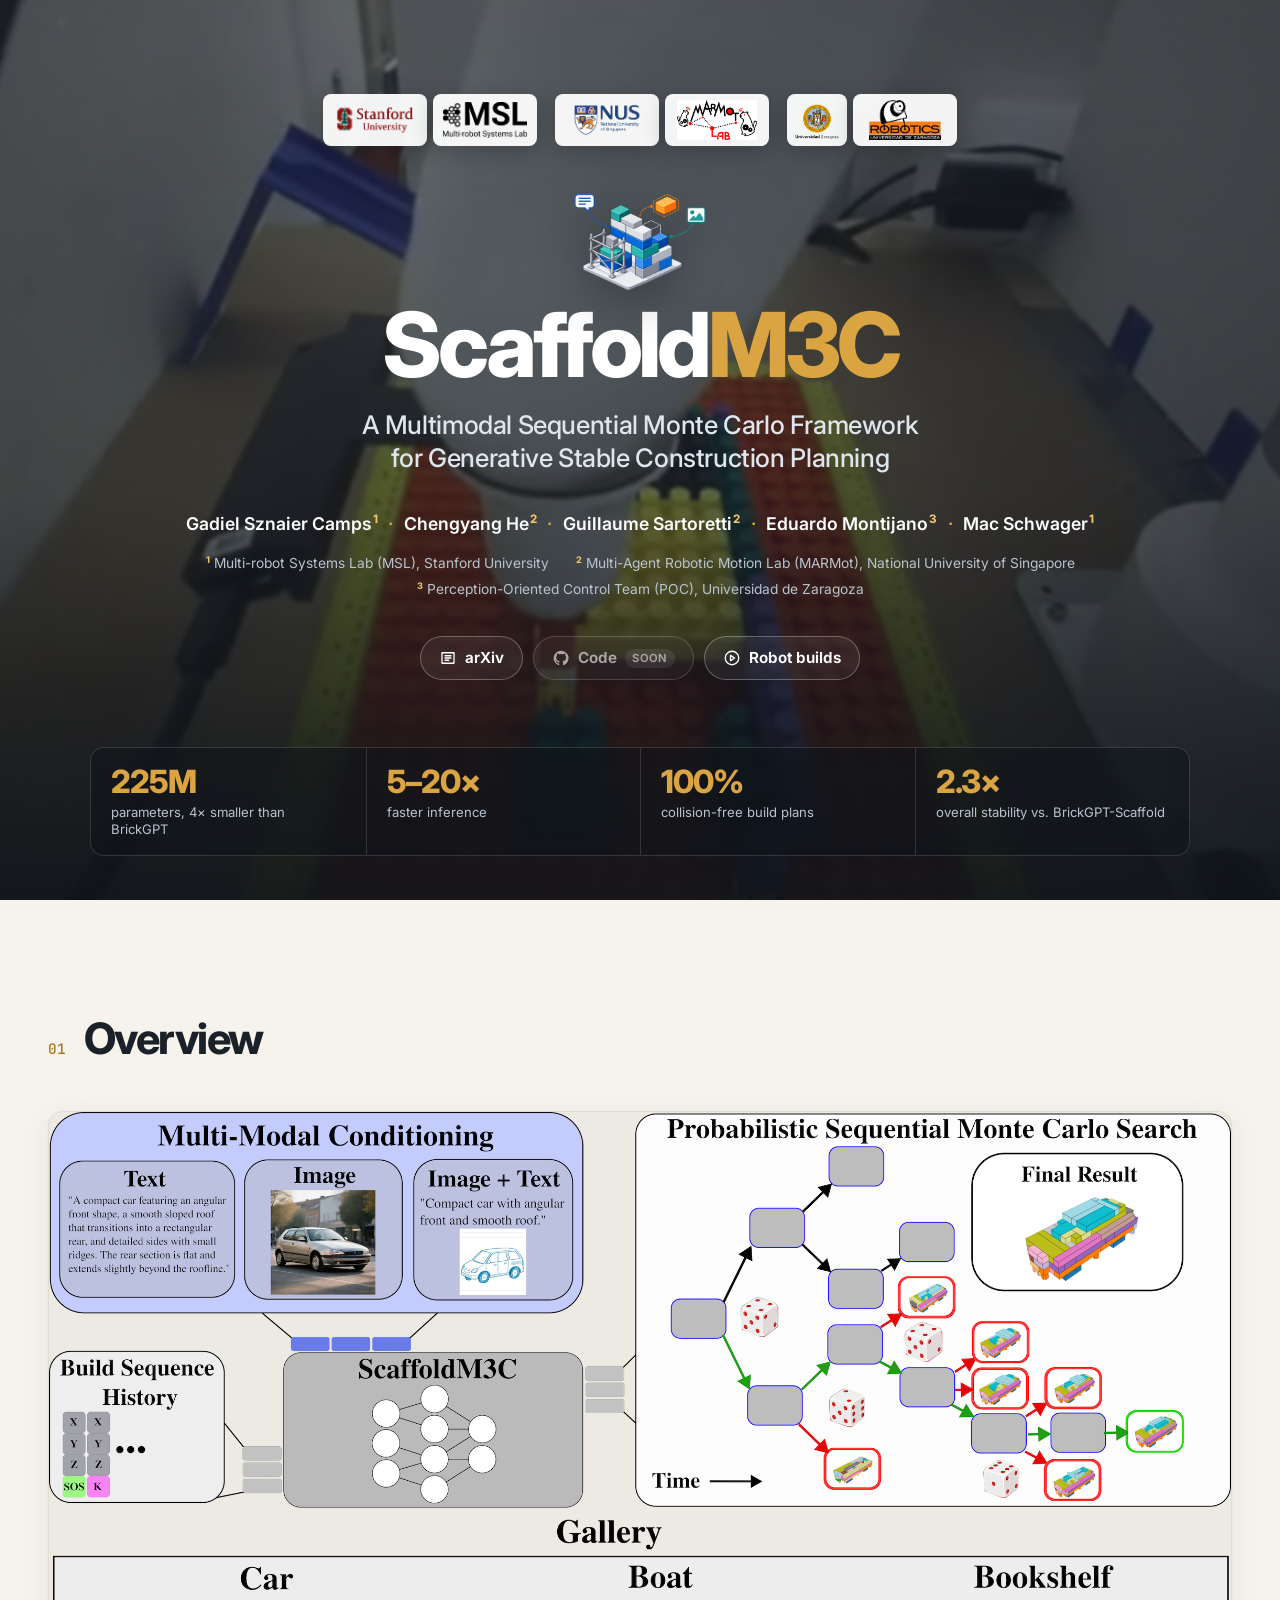
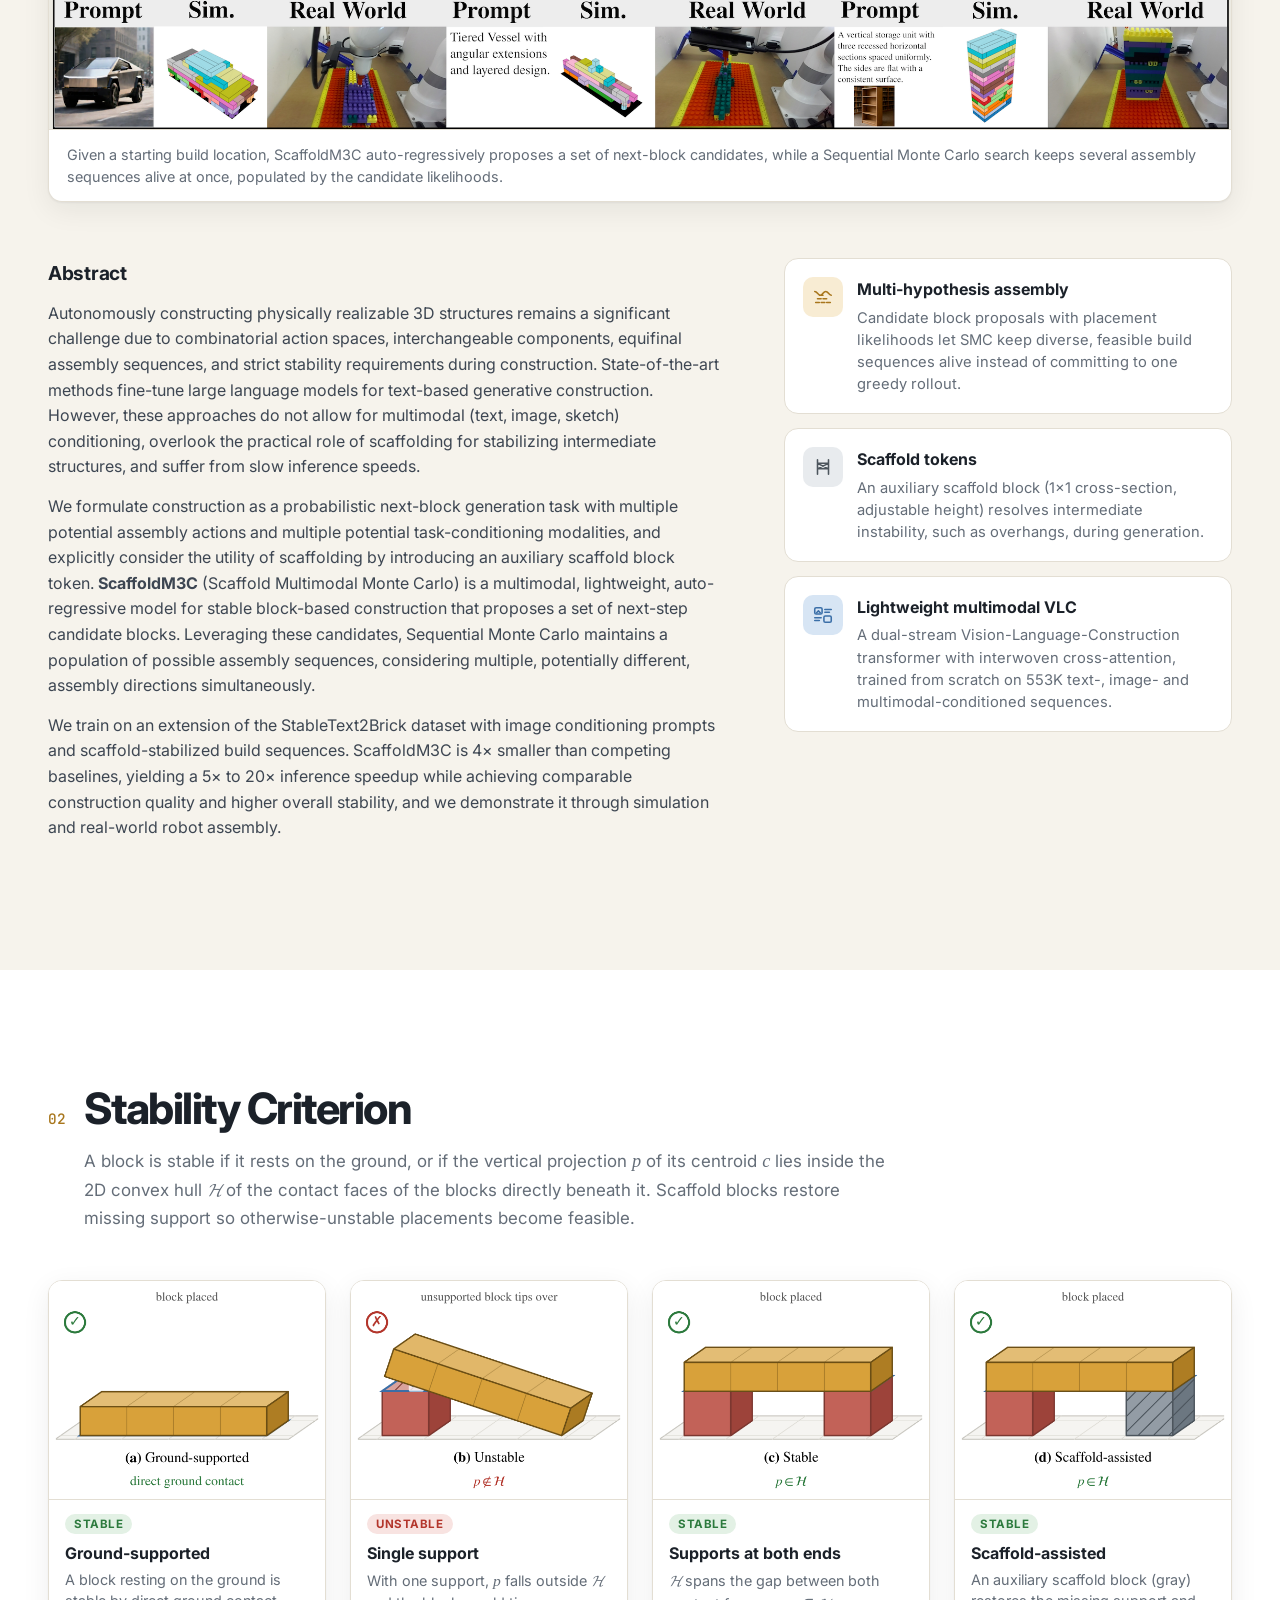
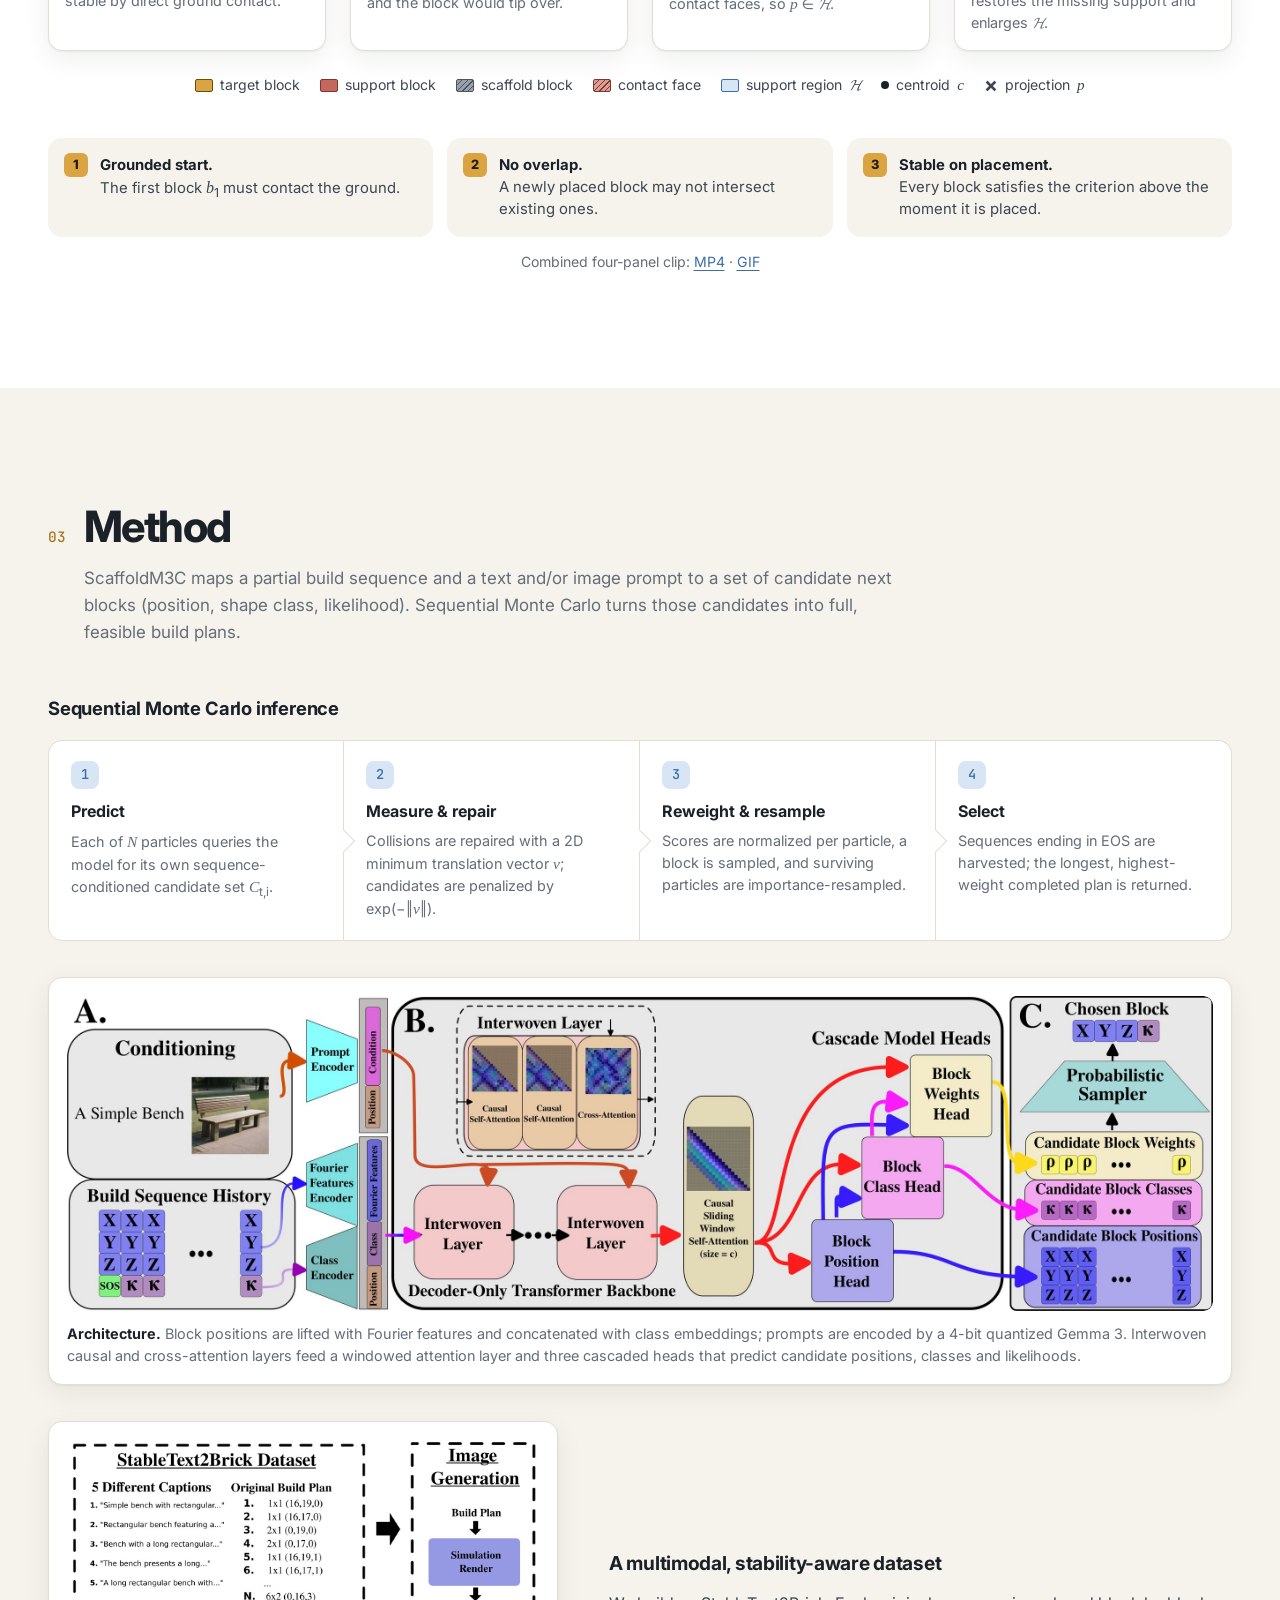
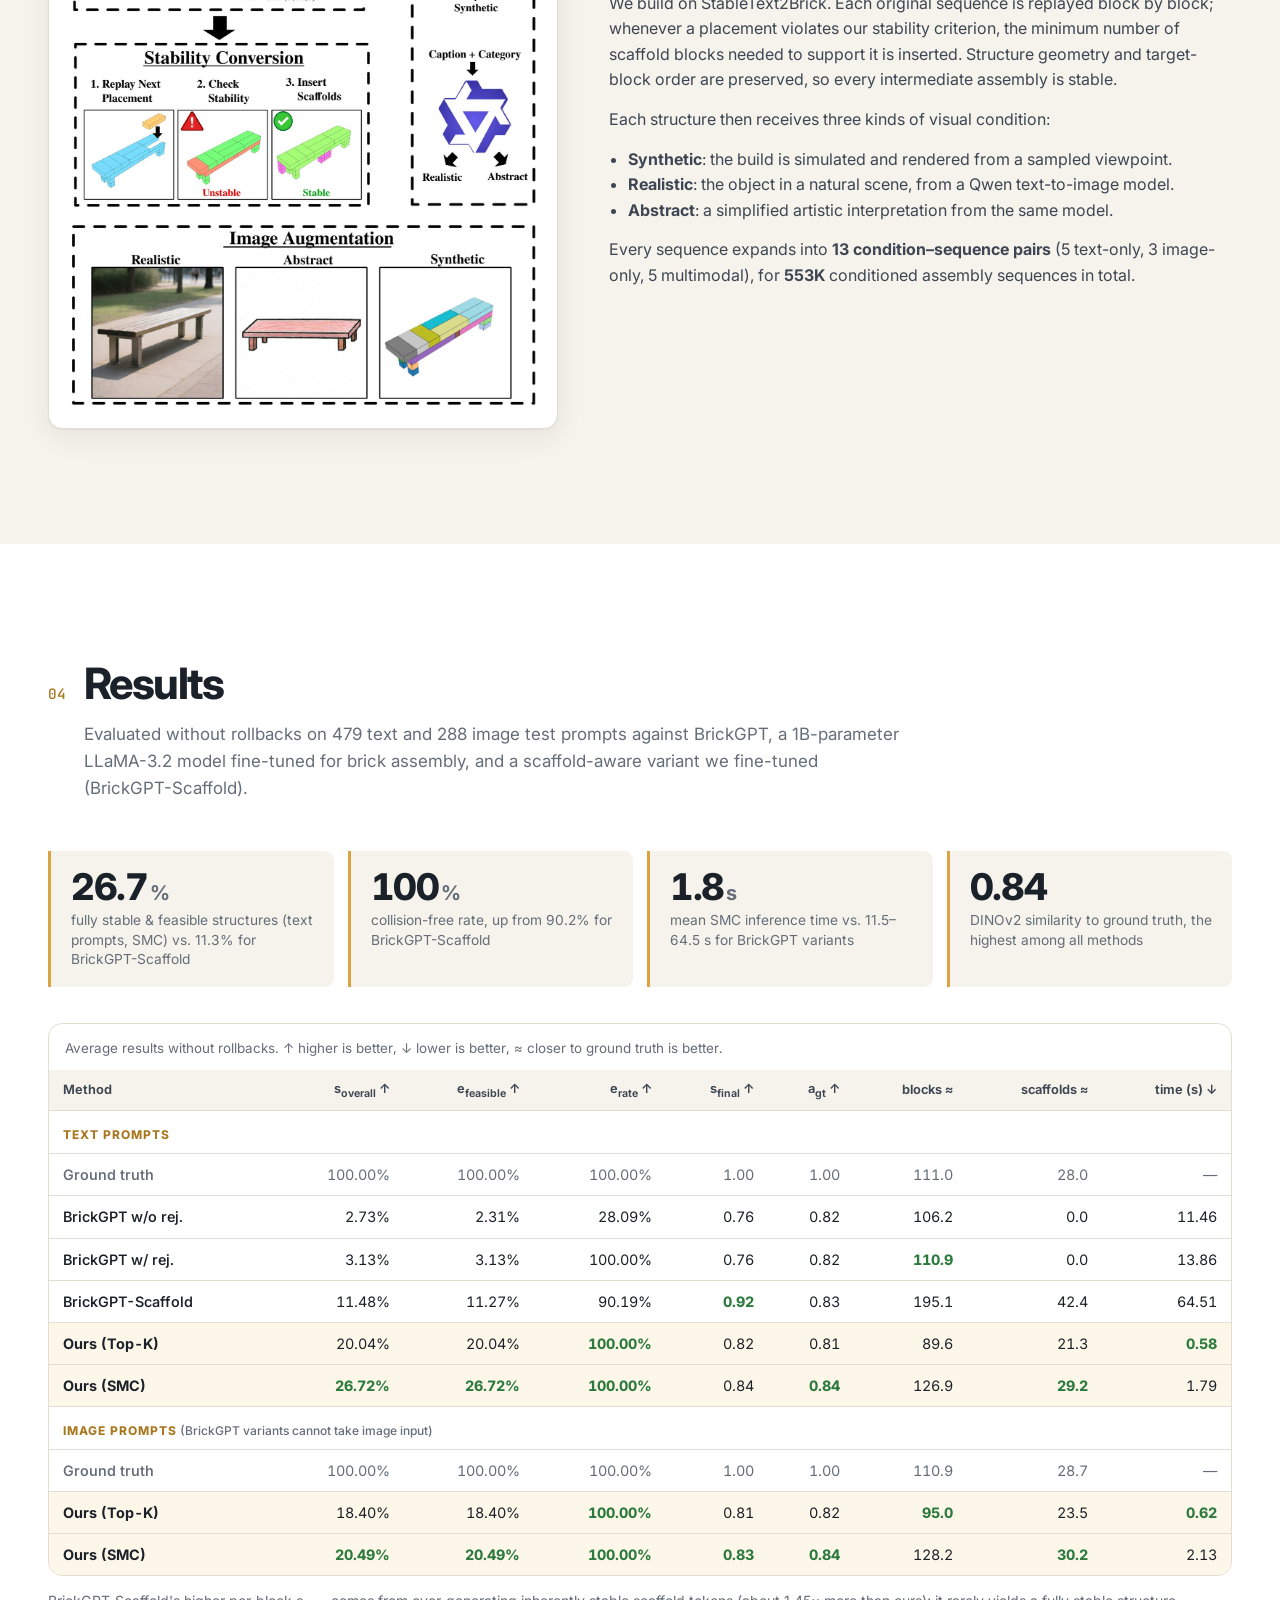
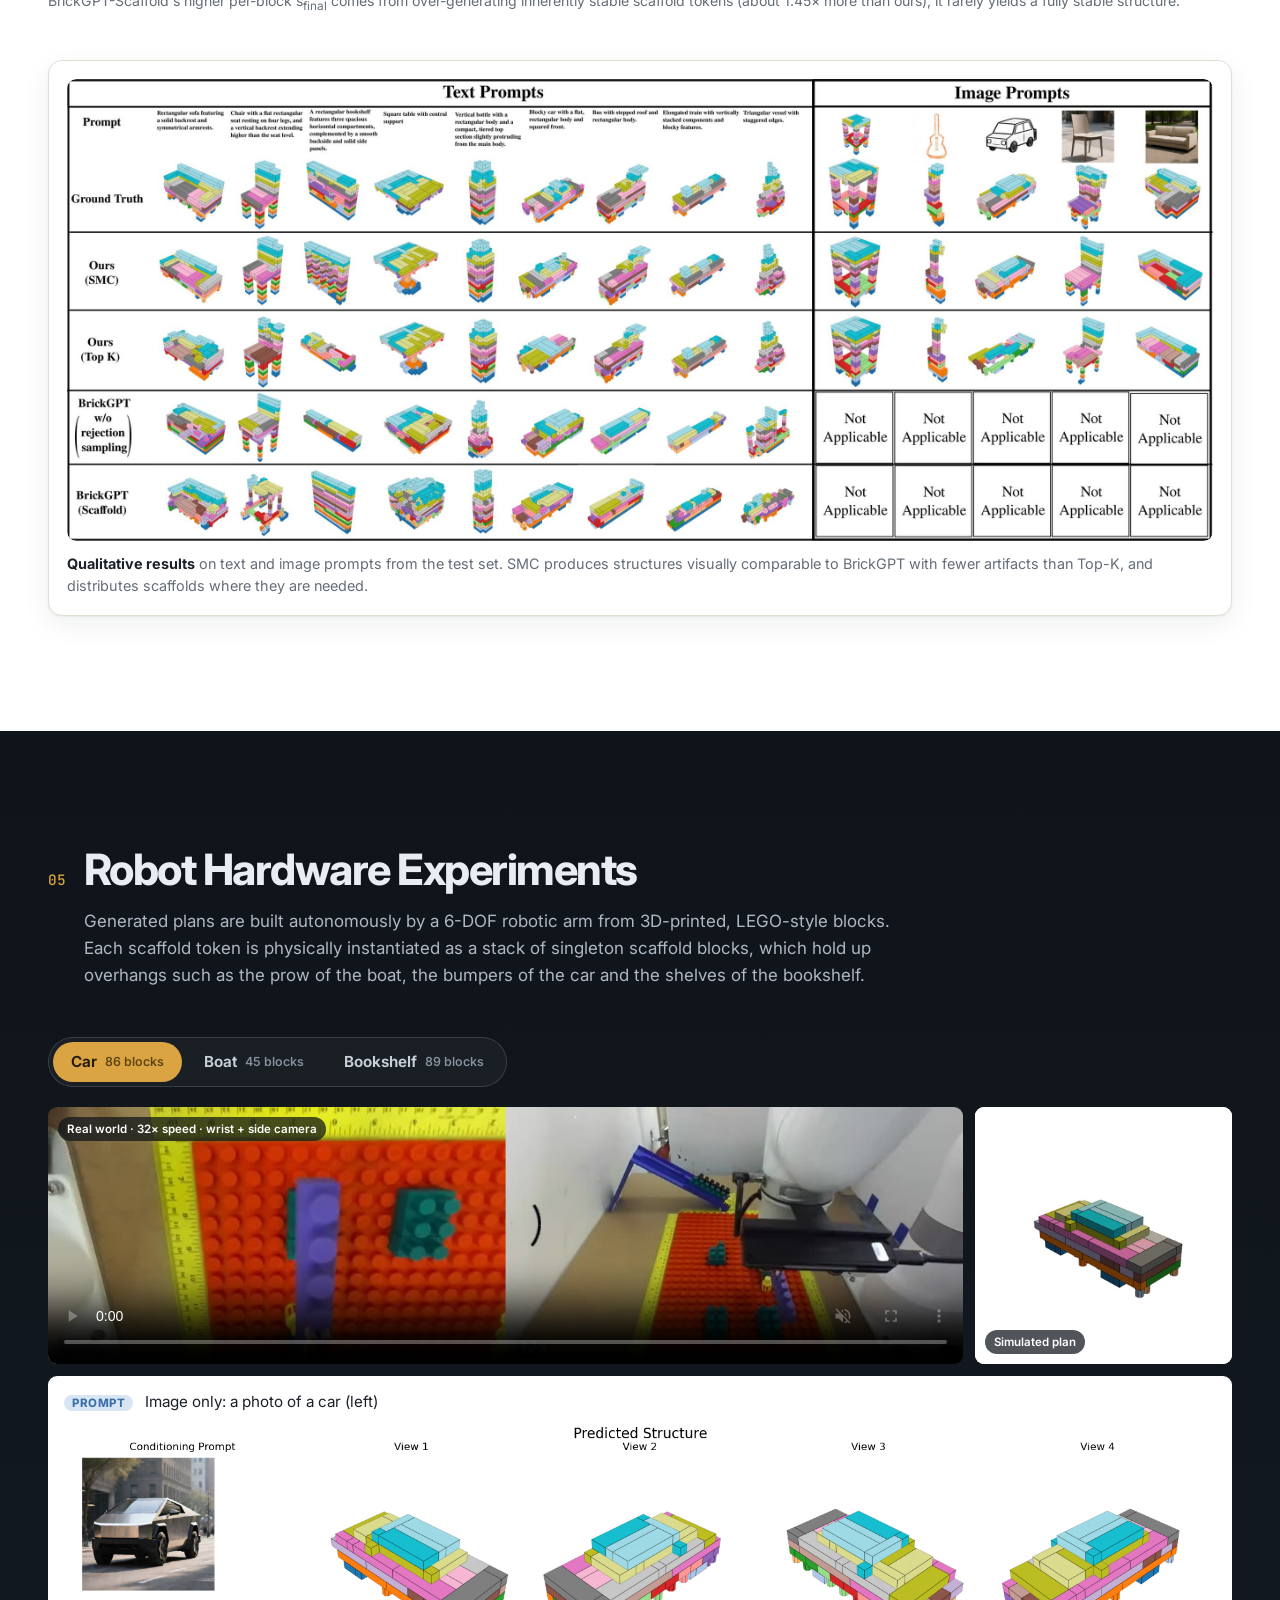
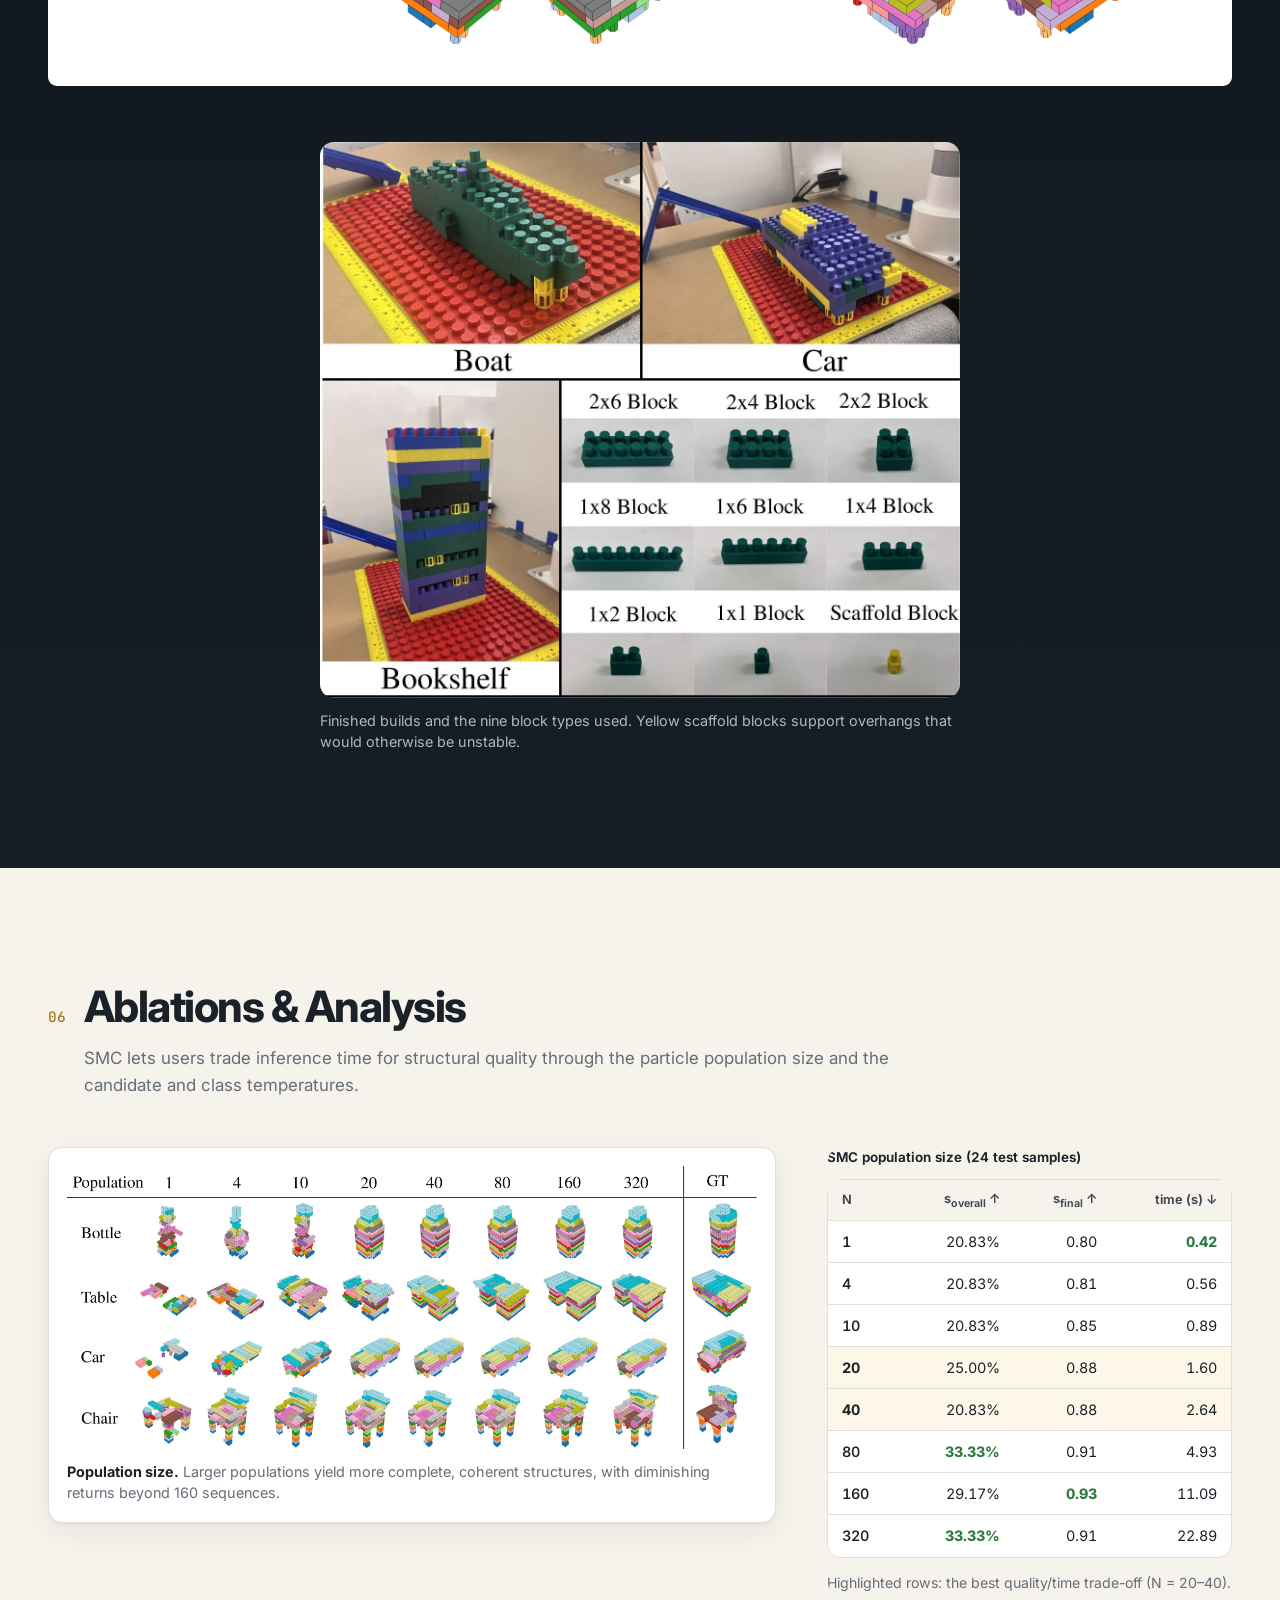
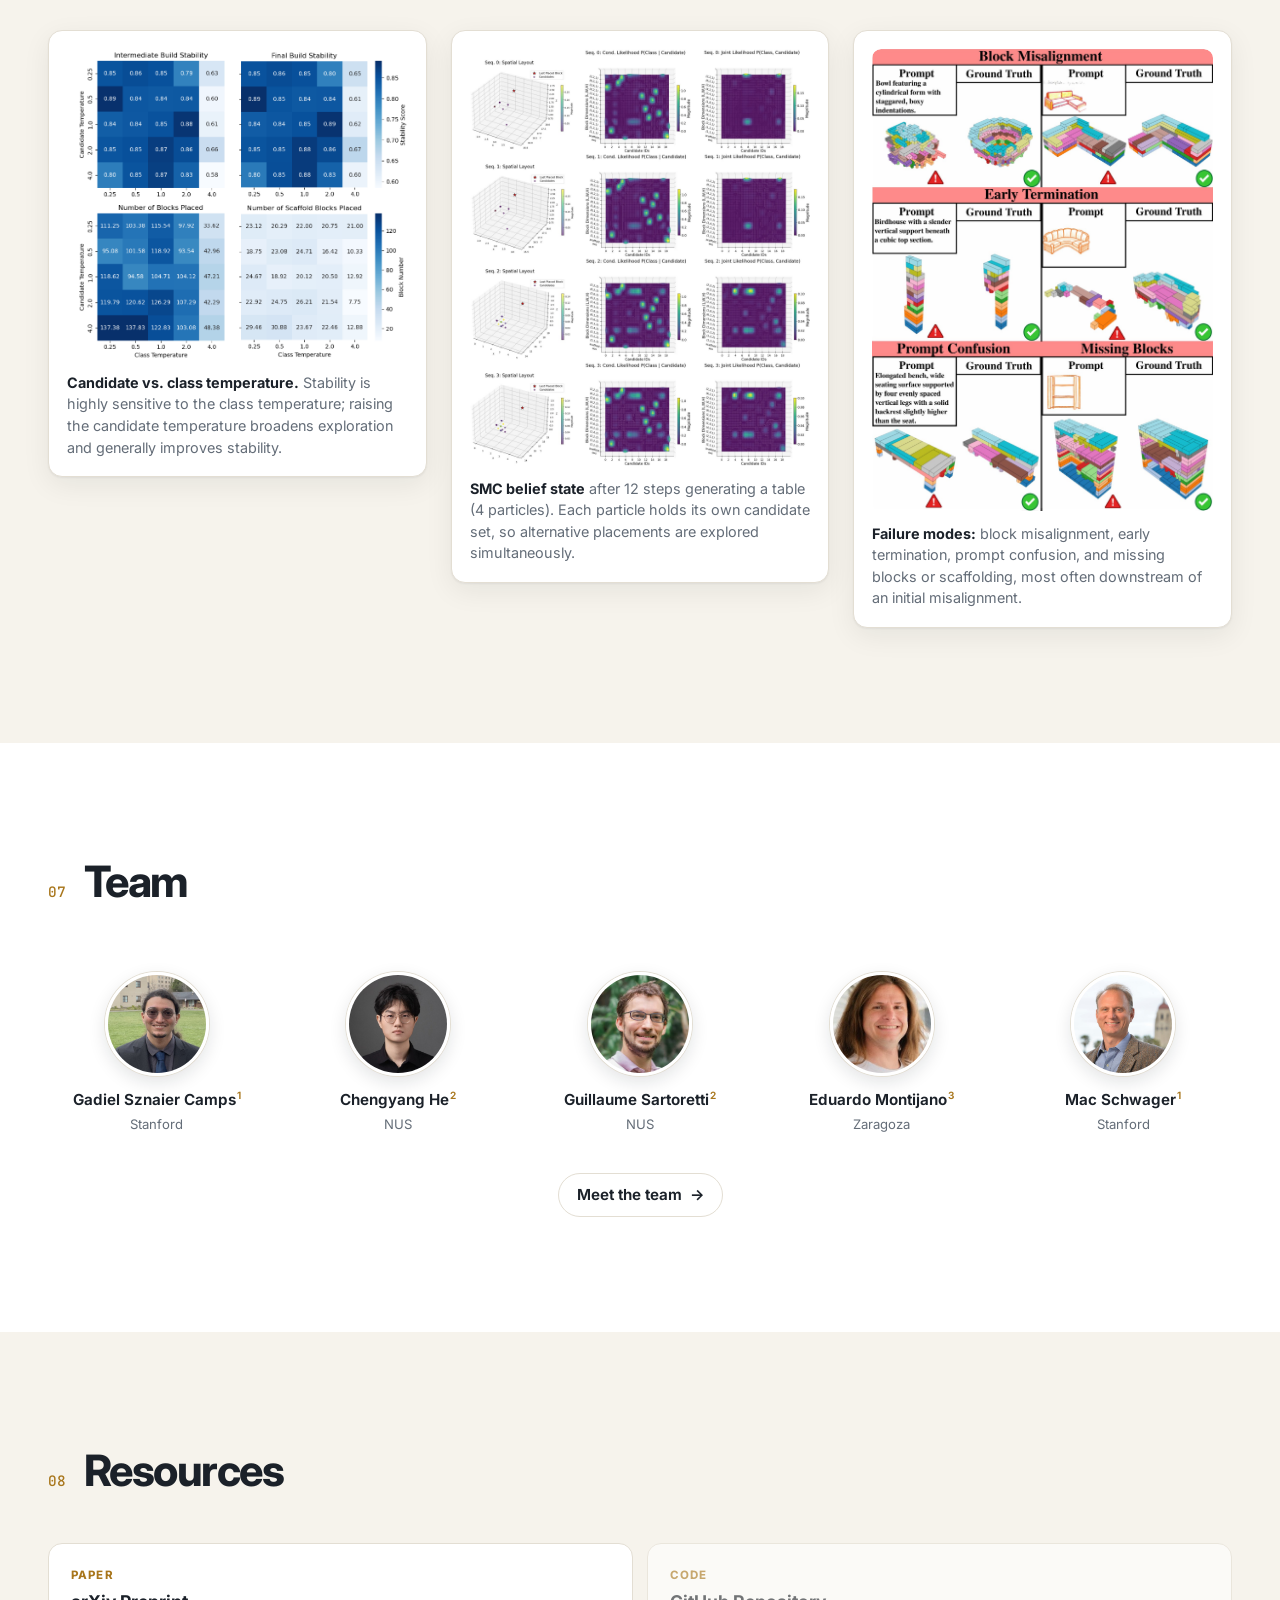
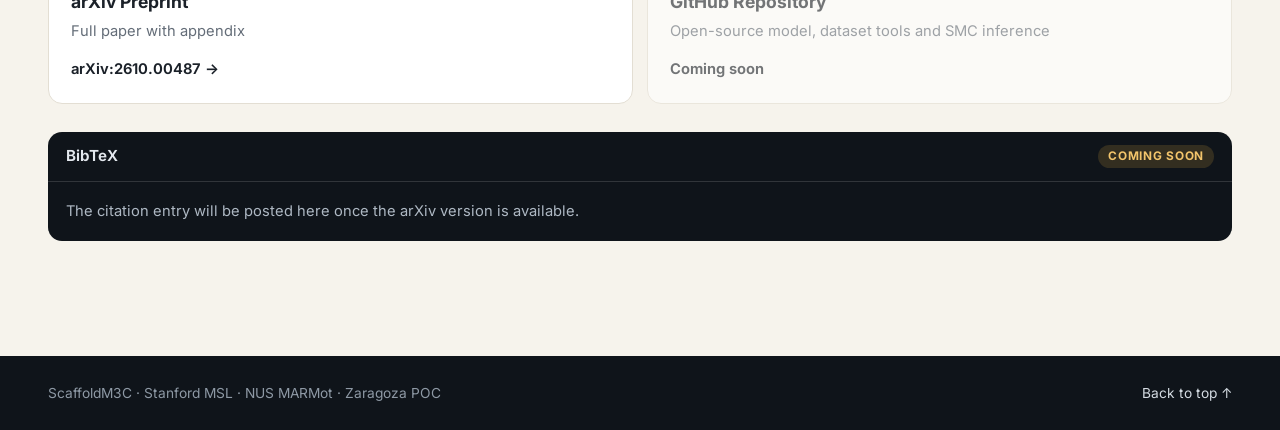
==== commit ec2cdba7: "arXiv online" ====
--- a/index.html
+++ b/index.html
@@ -97,11 +97,10 @@
           </div>
 
           <div class="hero__actions">
-            <!-- TODO: replace with the arXiv abstract URL once available -->
-            <span class="btn btn--ghost is-disabled" aria-disabled="true">
+            <a class="btn btn--ghost" href="https://arxiv.org/abs/2610.00487" target="_blank" rel="noopener">
               <svg viewBox="0 0 24 24" aria-hidden="true"><path d="M4 5h16v14H4z" /><path d="M8 9h8M8 12h8M8 15h5" /></svg>
-              arXiv <small>soon</small>
-            </span>
+              arXiv
+            </a>
             <!-- TODO: replace with the GitHub repository URL once public -->
             <span class="btn btn--ghost is-disabled" aria-disabled="true">
               <svg viewBox="0 0 24 24" aria-hidden="true"><path d="M12 2.4a9.8 9.8 0 0 0-3.1 19.1c.5.1.7-.2.7-.5v-1.9c-2.9.6-3.5-1.2-3.5-1.2-.5-1.2-1.2-1.5-1.2-1.5-.9-.7.1-.7.1-.7 1.1.1 1.7 1.1 1.7 1.1.9 1.7 2.5 1.2 3 .9.1-.7.4-1.2.7-1.5-2.3-.3-4.8-1.2-4.8-4.9 0-1.1.4-2 1.1-2.7-.1-.3-.5-1.3.1-2.7 0 0 .9-.3 2.8 1.1a9.7 9.7 0 0 1 5.1 0c1.9-1.3 2.8-1.1 2.8-1.1.6 1.4.2 2.4.1 2.7.7.7 1.1 1.6 1.1 2.7 0 3.8-2.4 4.6-4.7 4.9.4.3.7 1 .7 1.9V21c0 .3.2.6.7.5A9.8 9.8 0 0 0 12 2.4Z" /></svg>
@@ -744,13 +743,12 @@
           </header>
 
           <div class="resources">
-            <!-- TODO: turn into <a class="resource" href="https://arxiv.org/abs/..."> once the preprint is live -->
-            <div class="resource is-disabled" aria-disabled="true">
+            <a class="resource" href="https://arxiv.org/abs/2610.00487" target="_blank" rel="noopener">
               <span class="resource__eyebrow">Paper</span>
               <strong>arXiv Preprint</strong>
               <span>Full paper with appendix</span>
-              <span class="resource__cta">Coming soon</span>
-            </div>
+              <span class="resource__cta">arXiv:2610.00487 →</span>
+            </a>
             <!-- TODO: link the repository when it is public -->
             <div class="resource is-disabled" aria-disabled="true">
               <span class="resource__eyebrow">Code</span>
--- a/styles.css
+++ b/styles.css
@@ -160,7 +160,7 @@
   min-height: 100svh;
   flex-direction: column;
   overflow: hidden;
-  background: radial-gradient(ellipse at 50% 30%, #25303c 0%, var(--night) 70%);
+  background: radial-gradient(ellipse at 50% 30%, #3a4958 0%, #1c252e 75%);
   color: #fff;
 }
 
@@ -175,16 +175,16 @@
 
 .hero__video {
   object-fit: cover;
-  opacity: 0.42;
-  filter: saturate(0.8) blur(1.5px);
+  opacity: 0.68;
+  filter: saturate(0.9) blur(1.5px);
   transform: scale(1.03);
 }
 
 .hero__scrim {
   z-index: -1;
   background:
-    linear-gradient(180deg, rgba(15, 20, 26, 0.55) 0%, rgba(15, 20, 26, 0.7) 55%, rgba(15, 20, 26, 0.96) 100%),
-    radial-gradient(ellipse at center, transparent 20%, rgba(10, 13, 17, 0.6) 100%);
+    linear-gradient(180deg, rgba(15, 20, 26, 0.3) 0%, rgba(15, 20, 26, 0.45) 55%, rgba(15, 20, 26, 0.9) 100%),
+    radial-gradient(ellipse at center, transparent 30%, rgba(10, 13, 17, 0.35) 100%);
 }
 
 .hero__content {
